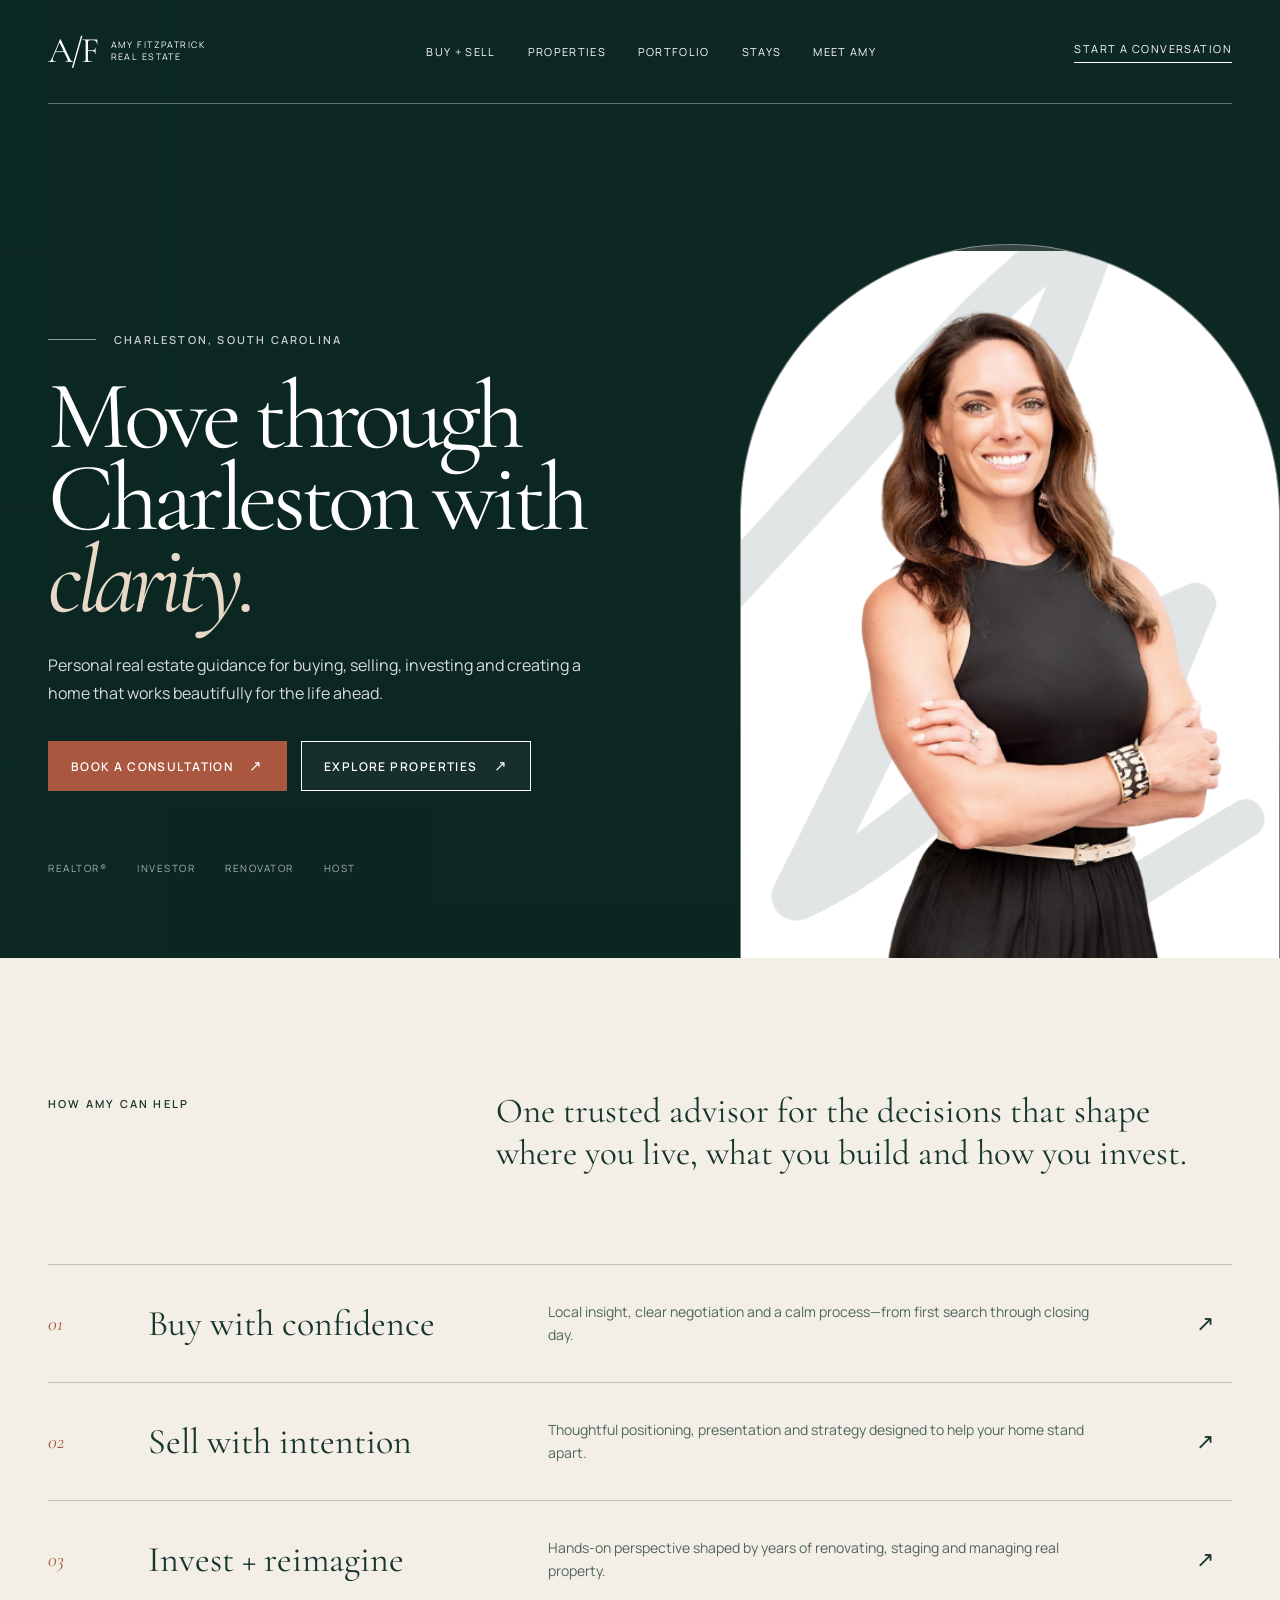
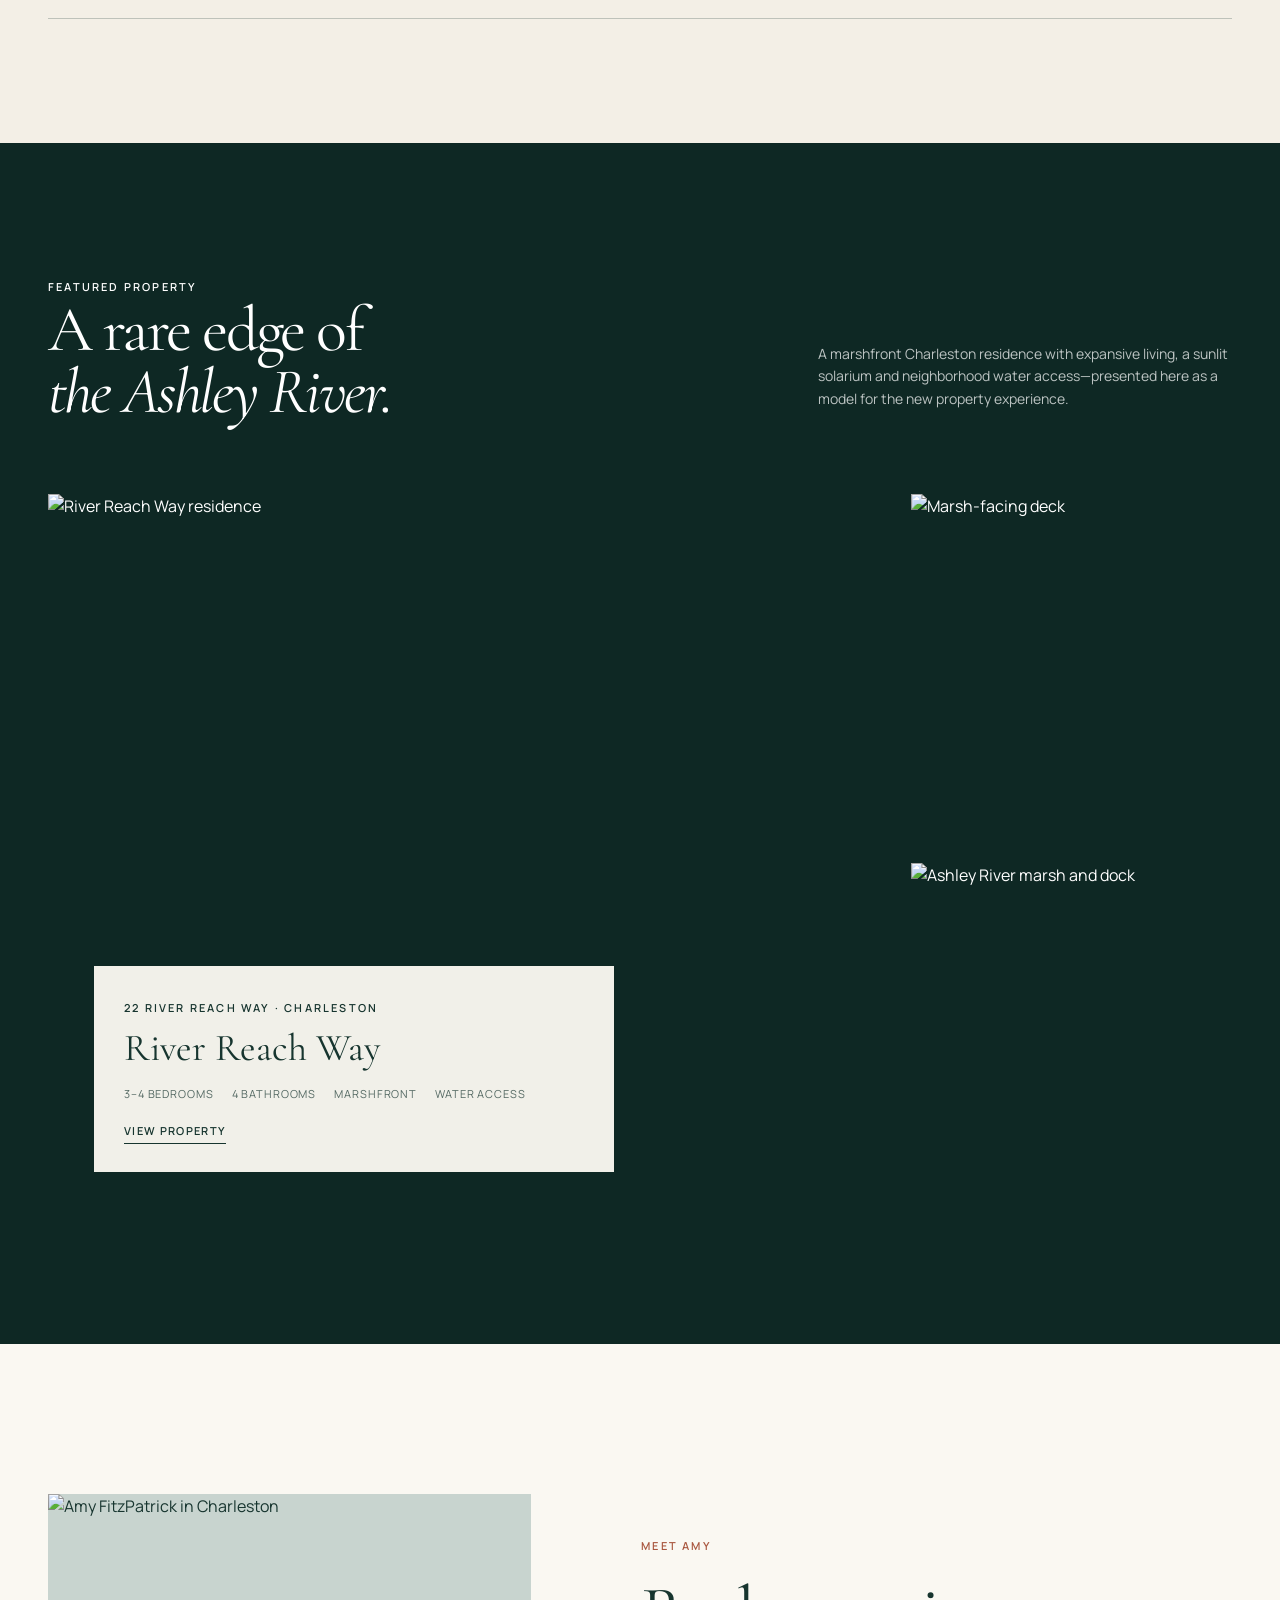
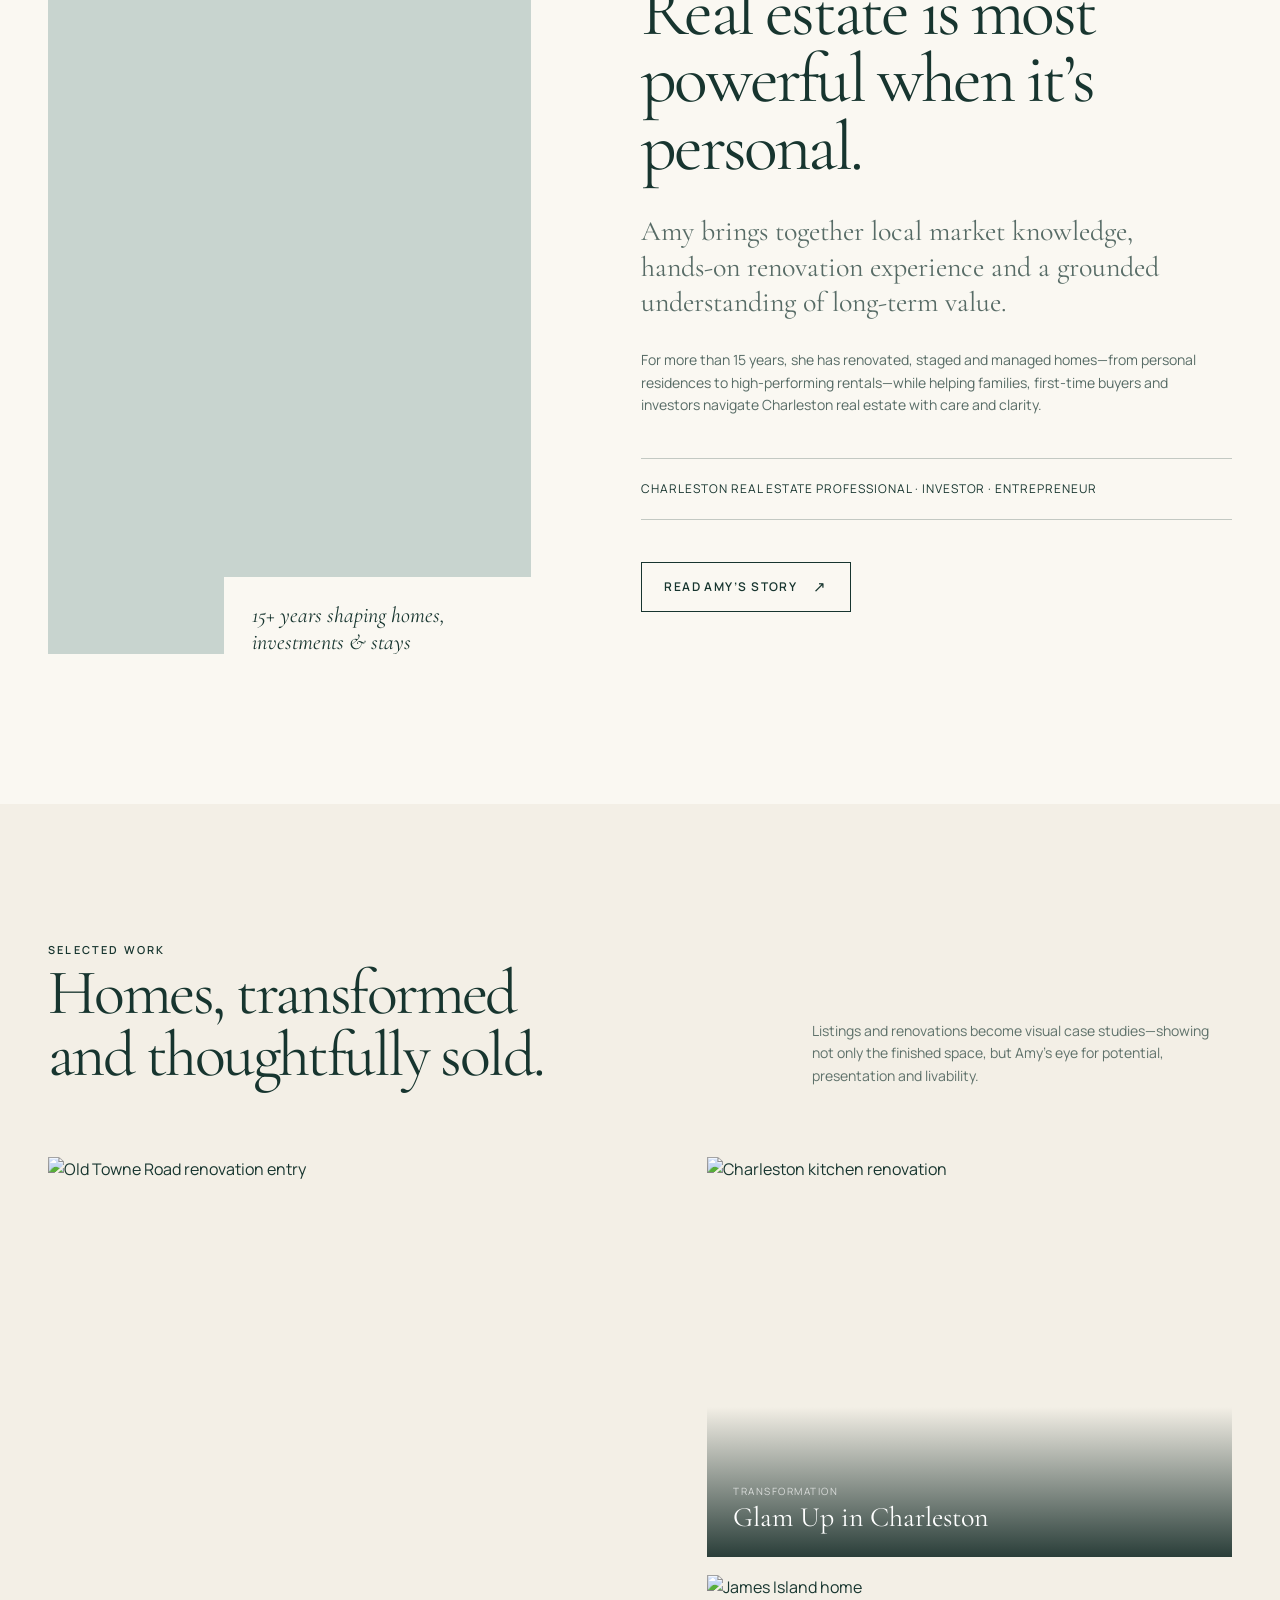
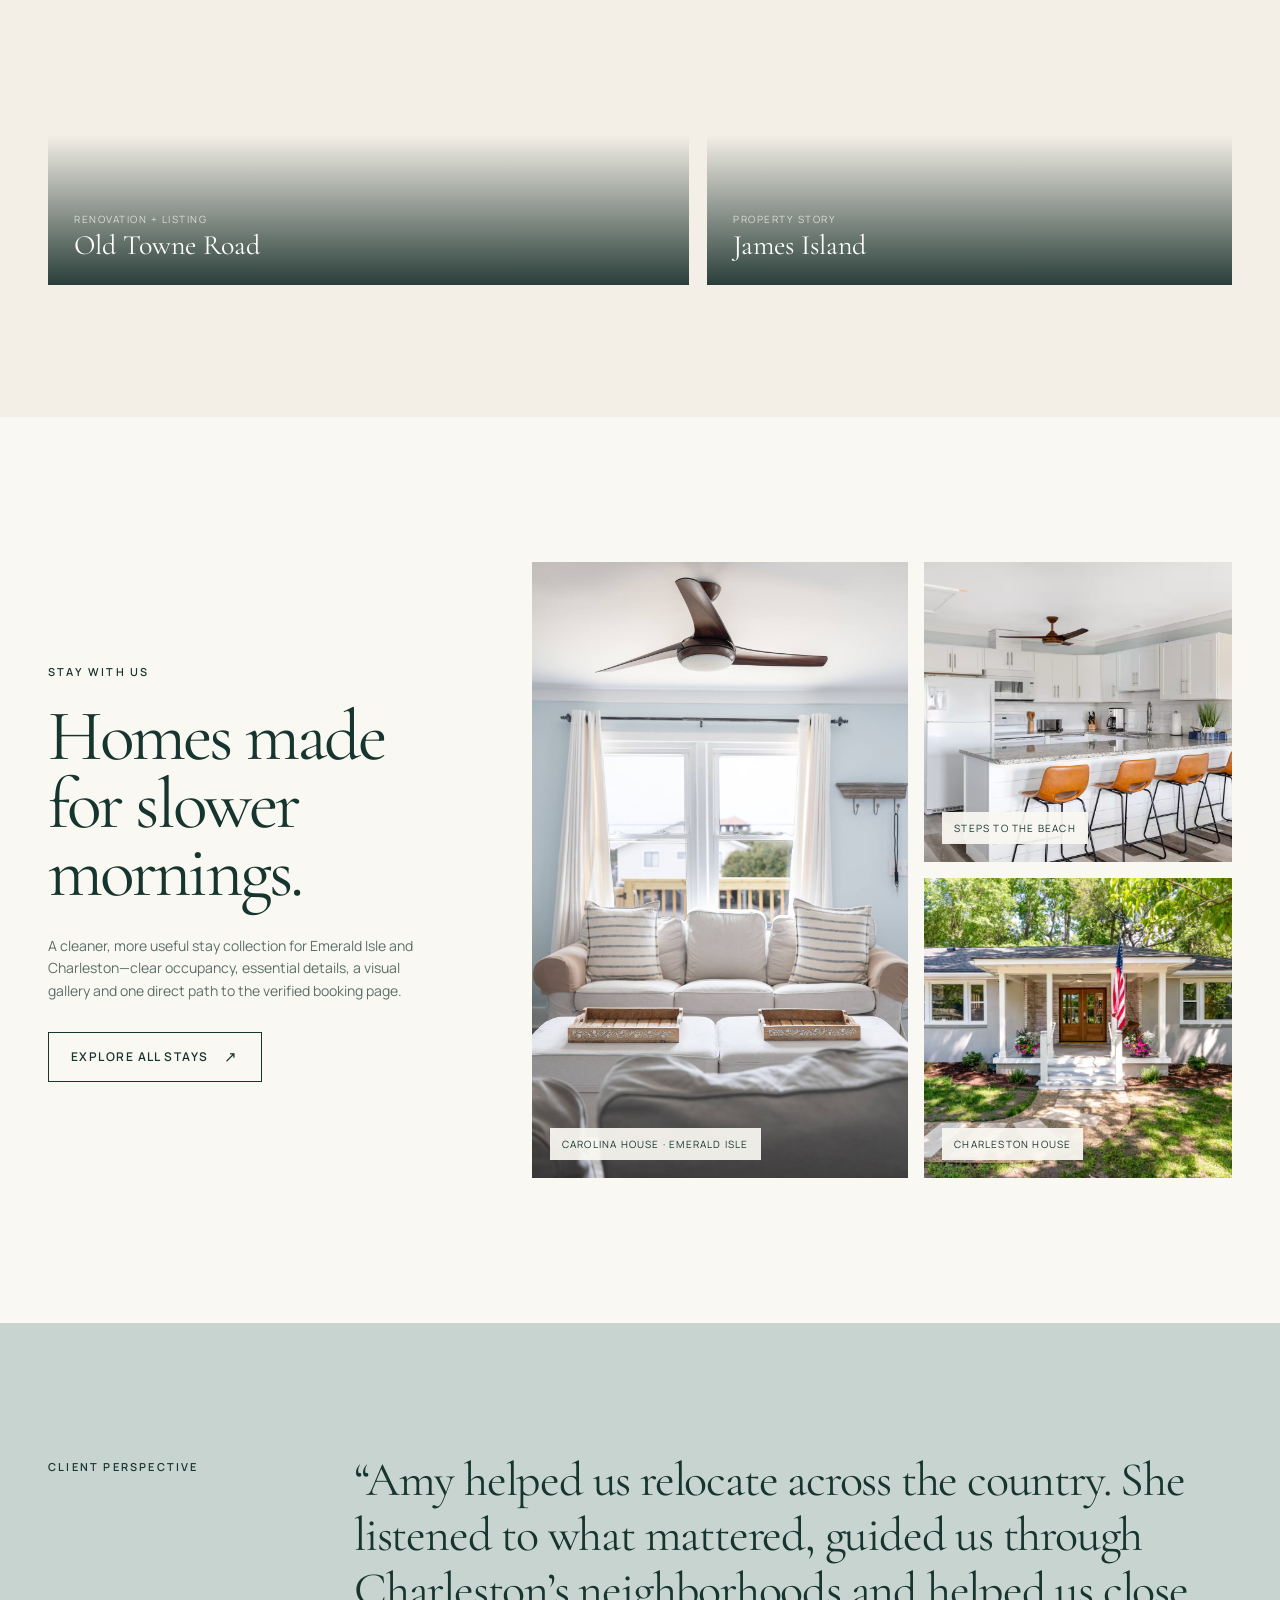
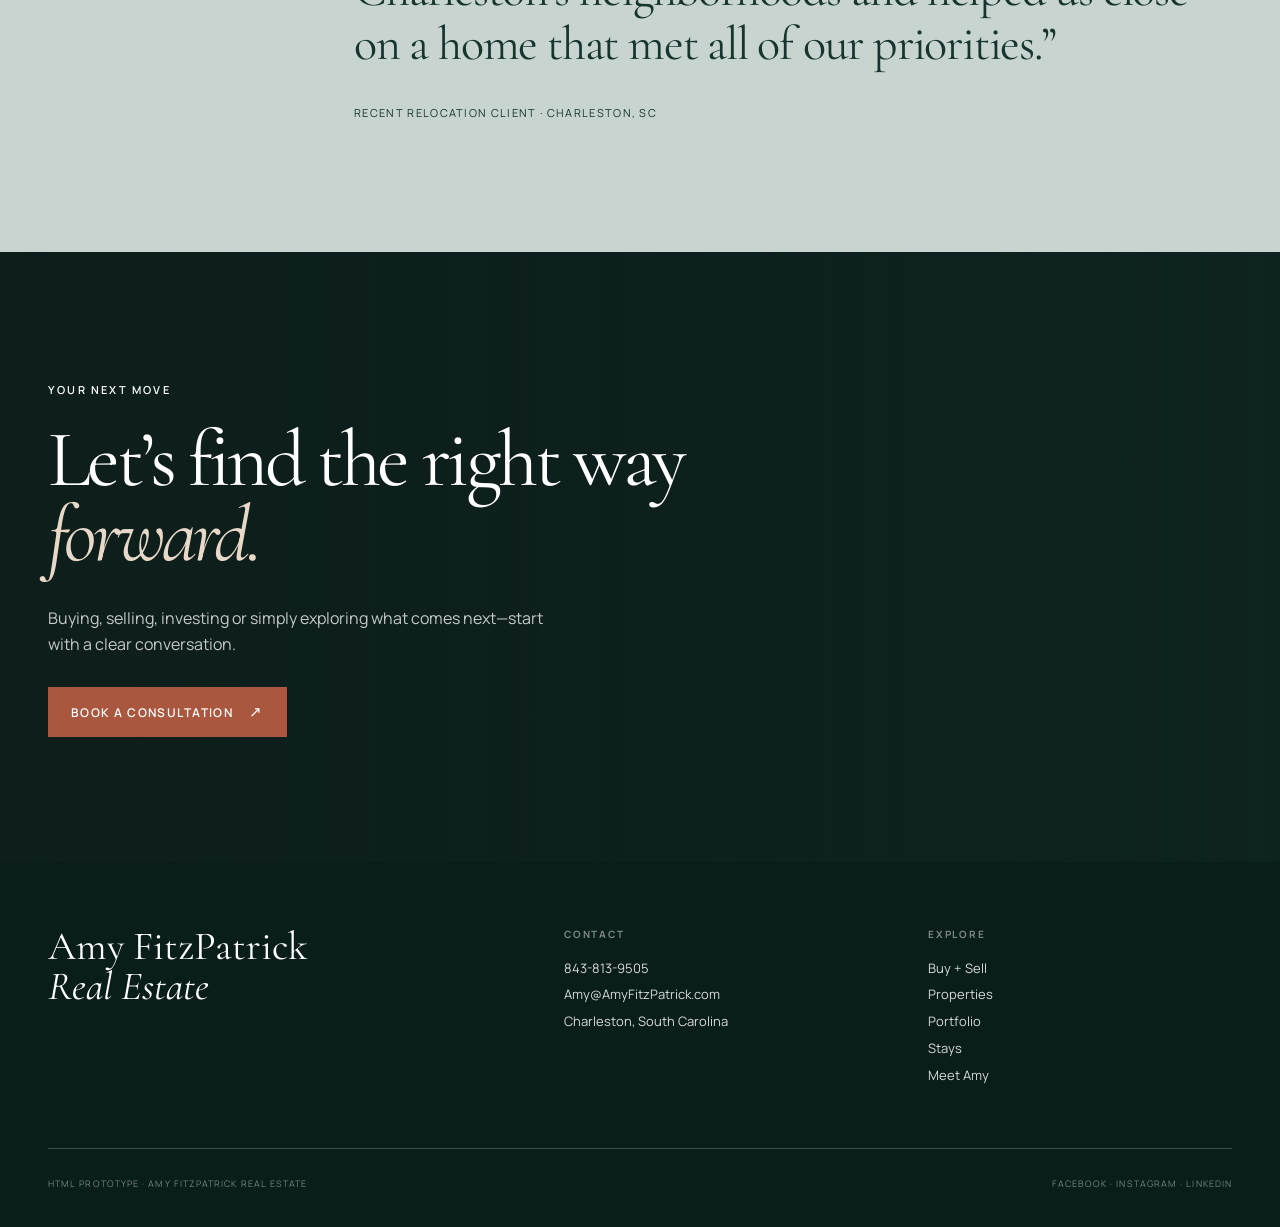
==== index.html @ 409ec481 "Publish Amy FitzPatrick website prototype" ====
<!doctype html>
<html lang="en">
<head>
  <meta charset="utf-8" />
  <meta name="viewport" content="width=device-width, initial-scale=1" />
  <title>Amy FitzPatrick — Charleston Real Estate</title>
  <meta name="description" content="Design concept for Amy FitzPatrick Real Estate in Charleston, South Carolina." />
  <link rel="preconnect" href="https://fonts.googleapis.com">
  <link rel="preconnect" href="https://fonts.gstatic.com" crossorigin>
  <link href="https://fonts.googleapis.com/css2?family=Cormorant+Garamond:ital,wght@0,400;0,500;1,400&family=Manrope:wght@400;500;600&display=swap" rel="stylesheet">
  <link rel="icon" href="data:,">
  <link rel="stylesheet" href="styles.css">
</head>
<body>
  <header>
    <div class="wrap nav">
      <a class="brand" href="index.html" aria-label="Amy FitzPatrick home">
        <span class="brand-mark">A/F</span><span class="brand-copy">Amy FitzPatrick<br>Real Estate</span>
      </a>
      <nav class="navlinks" aria-label="Primary">
        <a href="services.html">Buy + Sell</a><a href="properties.html">Properties</a><a href="portfolio.html">Portfolio</a><a href="stays.html">Stays</a><a href="meet.html">Meet Amy</a>
      </nav>
      <a class="nav-cta" href="contact.html">Start a conversation</a>
      <button class="menu-toggle" type="button" aria-expanded="false" aria-controls="mobile-panel">Menu</button>
    </div>
    <nav class="mobile-panel" id="mobile-panel" aria-label="Mobile navigation"><a href="services.html">Buy + Sell</a><a href="properties.html">Properties</a><a href="portfolio.html">Portfolio</a><a href="stays.html">Stays</a><a href="meet.html">Meet Amy</a><a href="contact.html">Contact</a></nav>
  </header>

  <main id="top">
    <section class="hero">
      <div class="hero-photo"></div>
      <div class="wrap hero-grid">
        <div class="hero-copy">
          <div class="hero-kicker eyebrow"><span></span><span>Charleston, South Carolina</span></div>
          <h1>Move through Charleston with <em>clarity.</em></h1>
          <p class="hero-sub">Personal real estate guidance for buying, selling, investing and creating a home that works beautifully for the life ahead.</p>
          <div class="hero-actions"><a class="btn primary" href="contact.html">Book a consultation</a><a class="btn" href="properties.html">Explore properties</a></div>
        </div>
        <div class="portrait-stage" aria-label="Amy FitzPatrick portrait">
          <div class="portrait-arch"><img src="assets/amy-hero.png" alt="Amy FitzPatrick"></div>
        </div>
        <div class="hero-index"><span>Realtor®</span><span>Investor</span><span>Renovator</span><span>Host</span></div>
      </div>
    </section>

    <section class="intro" id="services">
      <div class="wrap">
        <div class="intro-top"><div><span class="eyebrow">How Amy can help</span></div><p class="intro-statement">One trusted advisor for the decisions that shape where you live, what you build and how you invest.</p></div>
        <div class="paths">
          <a class="path" href="services.html#buyers"><span class="path-num">01</span><h3>Buy with confidence</h3><p>Local insight, clear negotiation and a calm process—from first search through closing day.</p><span class="path-arrow">↗</span></a>
          <a class="path" href="services.html#sellers"><span class="path-num">02</span><h3>Sell with intention</h3><p>Thoughtful positioning, presentation and strategy designed to help your home stand apart.</p><span class="path-arrow">↗</span></a>
          <a class="path" href="portfolio.html"><span class="path-num">03</span><h3>Invest + reimagine</h3><p>Hands-on perspective shaped by years of renovating, staging and managing real property.</p><span class="path-arrow">↗</span></a>
        </div>
      </div>
    </section>

    <section class="featured" id="properties">
      <div class="wrap">
        <div class="featured-head"><div><span class="eyebrow">Featured property</span><h2 class="section-title">A rare edge of<br><em>the Ashley River.</em></h2></div><p class="featured-copy">A marshfront Charleston residence with expansive living, a sunlit solarium and neighborhood water access—presented here as a model for the new property experience.</p></div>
        <div class="listing-stage">
          <div class="listing-main"><img src="assets/river-exterior.jpg" alt="River Reach Way residence"><div class="listing-card"><span class="eyebrow">22 River Reach Way · Charleston</span><h3>River Reach Way</h3><div class="facts"><span>3–4 bedrooms</span><span>4 bathrooms</span><span>Marshfront</span><span>Water access</span></div><a class="listing-link" href="property.html">View property</a></div></div>
          <div class="listing-side"><img src="assets/river-deck.jpg" alt="Marsh-facing deck"><img src="assets/river-marsh.jpg" alt="Ashley River marsh and dock"></div>
        </div>
      </div>
    </section>

    <section class="about" id="about">
      <div class="wrap about-grid">
        <div class="about-photo"><img src="assets/amy-about.jpg" alt="Amy FitzPatrick in Charleston"></div>
        <div class="about-copy"><div class="eyebrow">Meet Amy</div><h2>Real estate is most powerful when it’s personal.</h2><p class="lead">Amy brings together local market knowledge, hands-on renovation experience and a grounded understanding of long-term value.</p><p>For more than 15 years, she has renovated, staged and managed homes—from personal residences to high-performing rentals—while helping families, first-time buyers and investors navigate Charleston real estate with care and clarity.</p><div class="credential">Charleston real estate professional · Investor · Entrepreneur</div><a class="btn" href="meet.html">Read Amy’s story</a></div>
      </div>
    </section>

    <section class="work" id="work">
      <div class="wrap">
        <div class="work-head"><div><span class="eyebrow">Selected work</span><h2 class="section-title">Homes, transformed<br>and thoughtfully sold.</h2></div><p>Listings and renovations become visual case studies—showing not only the finished space, but Amy’s eye for potential, presentation and livability.</p></div>
        <div class="mosaic">
          <a class="tile" href="project.html#old-towne"><img src="assets/old-towne.jpg" alt="Old Towne Road renovation entry"><div class="tile-caption"><span>Renovation + listing</span><strong>Old Towne Road</strong></div></a>
          <a class="tile" href="project.html#glam-charleston"><img src="assets/glam-charleston.jpg" alt="Charleston kitchen renovation"><div class="tile-caption"><span>Transformation</span><strong>Glam Up in Charleston</strong></div></a>
          <a class="tile" href="project.html#james-island"><img src="assets/james-island.png" alt="James Island home"><div class="tile-caption"><span>Property story</span><strong>James Island</strong></div></a>
        </div>
      </div>
    </section>

    <section class="stays" id="stays">
      <div class="wrap stays-grid">
        <div class="stays-copy"><span class="eyebrow">Stay with us</span><h2>Homes made for slower mornings.</h2><p>A cleaner, more useful stay collection for Emerald Isle and Charleston—clear occupancy, essential details, a visual gallery and one direct path to the verified booking page.</p><a class="btn" href="stays.html">Explore all stays</a></div>
        <div class="stay-gallery"><figure><img src="assets/stay-living.jpeg" alt="Carolina House living room"><span class="stay-tag">Carolina House · Emerald Isle</span></figure><figure><img src="assets/stay-kitchen.avif" alt="Carolina House kitchen"><span class="stay-tag">Steps to the beach</span></figure><figure><img src="assets/stay-charleston.avif" alt="Charleston rental home"><span class="stay-tag">Charleston House</span></figure></div>
      </div>
    </section>

    <section class="quote">
      <div class="wrap quote-grid"><div><span class="eyebrow">Client perspective</span></div><div><blockquote>“Amy helped us relocate across the country. She listened to what mattered, guided us through Charleston’s neighborhoods and helped us close on a home that met all of our priorities.”</blockquote><div class="quote-meta">Recent relocation client · Charleston, SC</div></div></div>
    </section>

    <section class="closing" id="contact">
      <div class="wrap closing-inner"><span class="eyebrow">Your next move</span><h2>Let’s find the right way <em>forward.</em></h2><p>Buying, selling, investing or simply exploring what comes next—start with a clear conversation.</p><a class="btn primary" href="contact.html">Book a consultation</a></div>
    </section>
  </main>

  <footer>
    <div class="wrap"><div class="footer-grid"><div class="footer-brand">Amy FitzPatrick<br><em>Real Estate</em></div><div class="footer-col"><strong>Contact</strong><a href="tel:+18438139505">843-813-9505</a><a href="mailto:Amy@AmyFitzPatrick.com">Amy@AmyFitzPatrick.com</a><span>Charleston, South Carolina</span></div><div class="footer-col"><strong>Explore</strong><a href="services.html">Buy + Sell</a><a href="properties.html">Properties</a><a href="portfolio.html">Portfolio</a><a href="stays.html">Stays</a><a href="meet.html">Meet Amy</a></div></div><div class="footer-bottom"><span>HTML prototype · Amy FitzPatrick Real Estate</span><span>Facebook · Instagram · LinkedIn</span></div></div>
  </footer>
  <script src="site.js"></script>
</body>
</html>
---- styles.css ----
:root{
      --ink:#17352f;
      --deep:#0e2824;
      --oyster:#f3efe6;
      --paper:#faf8f2;
      --mist:#c8d4cf;
      --clay:#a9573f;
      --line:rgba(23,53,47,.24);
      --serif:"Cormorant Garamond", Georgia, serif;
      --sans:"Manrope", Arial, sans-serif;
    }
    *{box-sizing:border-box}
    html{scroll-behavior:smooth}
    body{margin:0;background:var(--paper);color:var(--ink);font-family:var(--sans);font-size:16px;line-height:1.6;overflow-x:hidden}
    img{display:block;width:100%;height:100%;object-fit:cover}
    a{color:inherit;text-decoration:none}
    .wrap{width:min(1280px,calc(100% - 96px));margin:auto}
    .eyebrow{font-size:11px;font-weight:600;letter-spacing:.2em;text-transform:uppercase}
    .rule{height:1px;background:var(--line)}
    .btn{display:inline-flex;align-items:center;gap:16px;min-height:50px;padding:0 22px;border:1px solid currentColor;font-size:12px;font-weight:600;letter-spacing:.12em;text-transform:uppercase;transition:.25s ease}
    .btn::after{content:"↗";font-size:15px;font-weight:400}
    .btn.primary{background:var(--clay);border-color:var(--clay);color:#fff}
    .btn:hover{transform:translateY(-2px)}

    header{position:absolute;inset:0 0 auto;z-index:10;color:#fff}
    .nav{height:104px;display:grid;grid-template-columns:180px 1fr auto;align-items:center;border-bottom:1px solid rgba(255,255,255,.34)}
    .brand{display:flex;align-items:center;gap:14px}
    .brand-mark{font-family:var(--serif);font-size:36px;line-height:.8;letter-spacing:-.06em}
    .brand-copy{font-size:9px;line-height:1.35;letter-spacing:.16em;text-transform:uppercase}
    .navlinks{display:flex;justify-content:center;gap:32px;font-size:11px;letter-spacing:.12em;text-transform:uppercase}
    .nav-cta{font-size:11px;letter-spacing:.13em;text-transform:uppercase;border-bottom:1px solid;padding-bottom:5px}

    .hero{position:relative;min-height:940px;background:var(--deep);color:#fff;overflow:hidden}
    .hero-photo{position:absolute;inset:0;background-image:linear-gradient(90deg,rgba(11,39,34,.9) 0%,rgba(11,39,34,.62) 44%,rgba(11,39,34,.1) 78%),linear-gradient(0deg,rgba(10,31,28,.38),rgba(10,31,28,0) 52%),url('assets/river-marsh.jpg');background-size:cover;background-position:center 58%}
    .hero-grid{position:relative;z-index:2;min-height:940px;display:grid;grid-template-columns:1.07fr .93fr;align-items:end;padding:190px 0 78px}
    .hero-copy{align-self:center;padding-top:52px;max-width:800px}
    .hero-kicker{display:flex;align-items:center;gap:18px;margin-bottom:28px;color:rgba(255,255,255,.78)}
    .hero-kicker span:first-child{width:48px;height:1px;background:rgba(255,255,255,.55)}
    h1{font-family:var(--serif);font-weight:400;font-size:clamp(68px,7.6vw,112px);line-height:.84;letter-spacing:-.055em;margin:0 0 30px;max-width:850px}
    h1 em{font-weight:400;color:#e8d8c8}
    .hero-sub{max-width:560px;font-size:16px;line-height:1.75;color:rgba(255,255,255,.84);margin-bottom:34px}
    .hero-actions{display:flex;gap:14px;flex-wrap:wrap}
    .hero-actions .btn:not(.primary){color:#fff;background:rgba(255,255,255,.04)}
    .portrait-stage{position:relative;height:690px;align-self:end}
    .portrait-arch{position:absolute;right:-48px;bottom:-84px;width:540px;height:720px;border-radius:280px 280px 0 0;border:1px solid rgba(255,255,255,.4);background:linear-gradient(180deg,rgba(232,216,200,.18),rgba(232,216,200,.04));overflow:hidden}
    .portrait-arch img{object-fit:contain;object-position:center bottom;filter:saturate(.85) contrast(1.02)}
    .hero-note{position:absolute;right:0;bottom:24px;width:280px;padding:18px 20px;border-top:1px solid rgba(255,255,255,.5);border-bottom:1px solid rgba(255,255,255,.5);font-family:var(--serif);font-size:22px;font-style:italic;line-height:1.18}
    .hero-index{position:absolute;left:0;bottom:82px;display:flex;gap:30px;font-size:10px;letter-spacing:.15em;text-transform:uppercase;color:rgba(255,255,255,.64)}

    .intro{background:var(--oyster);padding:132px 0 124px}
    .intro-top{display:grid;grid-template-columns:1fr 2fr;gap:80px;align-items:start}
    .intro h2,.section-title{font-family:var(--serif);font-size:clamp(52px,5vw,78px);font-weight:400;line-height:.98;letter-spacing:-.04em;margin:0}
    .intro-statement{font-family:var(--serif);font-size:35px;line-height:1.2;max-width:820px;margin:0}
    .paths{margin-top:90px;border-top:1px solid var(--line)}
    .path{display:grid;grid-template-columns:72px 1.2fr 2fr 36px;align-items:center;gap:28px;min-height:118px;border-bottom:1px solid var(--line)}
    .path-num{font-family:var(--serif);font-size:20px;font-style:italic;color:var(--clay)}
    .path h3{font-family:var(--serif);font-size:36px;font-weight:400;margin:0}
    .path p{margin:0;max-width:560px;color:rgba(23,53,47,.74);font-size:14px}
    .path-arrow{font-size:22px}

    .featured{background:var(--deep);color:#fff;padding:130px 0}
    .featured-head{display:grid;grid-template-columns:1.25fr .75fr;gap:80px;align-items:end;margin-bottom:70px}
    .featured-copy{color:rgba(255,255,255,.72);max-width:470px;font-size:14px}
    .listing-stage{position:relative;display:grid;grid-template-columns:1.45fr .55fr;gap:18px;height:720px}
    .listing-main{position:relative;overflow:hidden}
    .listing-main img{object-position:center 54%}
    .listing-side{display:grid;grid-template-rows:1fr 1fr;gap:18px}
    .listing-card{position:absolute;left:46px;bottom:42px;background:rgba(250,248,242,.96);color:var(--ink);width:min(520px,calc(100% - 92px));padding:28px 30px}
    .listing-card h3{font-family:var(--serif);font-size:38px;line-height:1;margin:9px 0 18px;font-weight:400}
    .facts{display:flex;gap:18px;flex-wrap:wrap;font-size:11px;letter-spacing:.08em;text-transform:uppercase;color:rgba(23,53,47,.72)}
    .listing-link{display:inline-block;margin-top:20px;padding-bottom:3px;border-bottom:1px solid;font-size:11px;font-weight:600;letter-spacing:.12em;text-transform:uppercase}

    .about{padding:150px 0;background:var(--paper)}
    .about-grid{display:grid;grid-template-columns:.9fr 1.1fr;gap:110px;align-items:center}
    .about-photo{height:760px;position:relative;background:var(--mist);overflow:hidden}
    .about-photo img{object-position:center 32%}
    .about-photo::after{content:"15+ years shaping homes, investments & stays";position:absolute;right:-1px;bottom:-1px;background:var(--paper);width:280px;padding:25px 0 0 28px;font-family:var(--serif);font-style:italic;font-size:22px;line-height:1.2}
    .about-copy .eyebrow{color:var(--clay);margin-bottom:24px}
    .about-copy h2{font-family:var(--serif);font-size:70px;line-height:.96;font-weight:400;letter-spacing:-.04em;margin:0 0 34px}
    .about-copy .lead{font-family:var(--serif);font-size:28px;line-height:1.28;margin:0 0 28px}
    .about-copy p{color:rgba(23,53,47,.72);max-width:570px;margin:0 0 32px;font-size:14px}
    .credential{margin:42px 0;padding:20px 0;border-top:1px solid var(--line);border-bottom:1px solid var(--line);font-size:12px;letter-spacing:.08em;text-transform:uppercase}

    .work{padding:132px 0;background:var(--oyster)}
    .work-head{display:flex;justify-content:space-between;align-items:end;margin-bottom:70px}
    .work-head p{max-width:420px;margin:0;color:rgba(23,53,47,.68);font-size:14px}
    .mosaic{display:grid;grid-template-columns:1.1fr .9fr;grid-template-rows:400px 310px;gap:18px}
    .tile{position:relative;overflow:hidden}
    .tile:nth-child(1){grid-row:1 / span 2}
    .tile img{transition:transform .6s ease}
    .tile:hover img{transform:scale(1.025)}
    .tile-caption{position:absolute;inset:auto 0 0;background:linear-gradient(0deg,rgba(9,33,29,.86),rgba(9,33,29,0));padding:70px 26px 24px;color:#fff}
    .tile-caption strong{display:block;font-family:var(--serif);font-size:28px;font-weight:400;line-height:1.1}
    .tile-caption span{font-size:10px;letter-spacing:.15em;text-transform:uppercase;color:rgba(255,255,255,.7)}

    .stays{padding:145px 0;background:var(--paper)}
    .stays-grid{display:grid;grid-template-columns:.72fr 1.28fr;gap:90px;align-items:center}
    .stays-copy h2{font-family:var(--serif);font-weight:400;font-size:72px;line-height:.95;letter-spacing:-.04em;margin:18px 0 28px}
    .stays-copy p{font-size:14px;color:rgba(23,53,47,.7);margin-bottom:30px}
    .stay-gallery{display:grid;grid-template-columns:1.1fr .9fr;grid-template-rows:300px 300px;gap:16px}
    .stay-gallery figure{margin:0;overflow:hidden;position:relative}
    .stay-gallery figure:first-child{grid-row:1/span 2}
    .stay-gallery figure:first-child img{object-position:center}
    .stay-tag{position:absolute;left:18px;bottom:18px;background:rgba(250,248,242,.93);padding:8px 12px;font-size:10px;letter-spacing:.12em;text-transform:uppercase}

    .quote{background:var(--mist);padding:130px 0}
    .quote-grid{display:grid;grid-template-columns:220px 1fr;gap:86px;align-items:start}
    blockquote{margin:0;font-family:var(--serif);font-size:48px;line-height:1.14;letter-spacing:-.025em;max-width:940px}
    .quote-meta{margin-top:32px;font-size:11px;letter-spacing:.12em;text-transform:uppercase}

    .closing{position:relative;background:var(--deep);color:#fff;min-height:610px;display:flex;align-items:center;overflow:hidden}
    .closing::before{content:"";position:absolute;inset:0;background:linear-gradient(90deg,rgba(8,31,27,.96),rgba(8,31,27,.74) 60%,rgba(8,31,27,.45)),url('assets/charleston-street.jpg') center/cover;filter:saturate(.72)}
    .closing-inner{position:relative;z-index:2;padding:110px 0}
    .closing h2{font-family:var(--serif);font-size:80px;line-height:.94;font-weight:400;letter-spacing:-.045em;max-width:820px;margin:20px 0 34px}
    .closing h2 em{color:#e8d8c8;font-weight:400}
    .closing p{max-width:520px;color:rgba(255,255,255,.76);margin-bottom:30px}

    footer{background:#091d1a;color:#fff;padding:64px 0 36px}
    .footer-grid{display:grid;grid-template-columns:1.2fr .8fr .8fr;gap:60px;padding-bottom:56px;border-bottom:1px solid rgba(255,255,255,.2)}
    .footer-brand{font-family:var(--serif);font-size:40px;line-height:1}
    .footer-col strong{display:block;font-size:10px;letter-spacing:.18em;text-transform:uppercase;color:rgba(255,255,255,.48);margin-bottom:16px}
    .footer-col a,.footer-col span{display:block;font-size:13px;margin:6px 0;color:rgba(255,255,255,.84)}
    .footer-bottom{display:flex;justify-content:space-between;padding-top:28px;font-size:9px;letter-spacing:.12em;text-transform:uppercase;color:rgba(255,255,255,.45)}
    .footer-bottom span{display:block}

    @media(max-width:900px){
      .wrap{width:min(100% - 40px,680px)}
      header{position:absolute}.nav{height:80px;grid-template-columns:1fr auto}.brand-copy,.navlinks{display:none}.nav-cta{font-size:10px}
      .hero,.hero-grid{min-height:840px}.hero-grid{display:block;padding:150px 0 0}.hero-copy{position:relative;z-index:3;padding:0}.hero-kicker{margin-bottom:20px}h1{font-size:66px;line-height:.86;max-width:520px}.hero-sub{font-size:14px;max-width:380px;margin-bottom:24px}.portrait-stage{position:absolute;inset:auto -60px 0 auto;width:460px;height:560px;opacity:.9}.portrait-arch{right:0;bottom:-70px;width:420px;height:560px}.hero-note{display:none}.hero-index{bottom:24px;gap:16px;font-size:8px}.hero-photo{background-image:linear-gradient(180deg,rgba(11,39,34,.93) 0%,rgba(11,39,34,.72) 46%,rgba(11,39,34,.22) 100%),url('assets/river-marsh.jpg');background-position:center}
      .intro,.featured,.about,.work,.stays,.quote{padding:88px 0}.intro-top,.featured-head,.about-grid,.stays-grid,.quote-grid{grid-template-columns:1fr;gap:32px}.intro-statement{font-size:28px}.paths{margin-top:54px}.path{grid-template-columns:42px 1fr 28px;gap:14px;padding:22px 0}.path p{grid-column:2 / -1}.path h3{font-size:30px}
      .listing-stage{grid-template-columns:1fr;height:auto}.listing-main{height:560px}.listing-side{grid-template-columns:1fr 1fr;grid-template-rows:240px}.listing-card{left:18px;bottom:18px;width:calc(100% - 36px);padding:22px}.listing-card h3{font-size:31px}
      .about-grid{gap:52px}.about-photo{height:620px}.about-copy h2,.stays-copy h2{font-size:58px}.about-photo::after{width:240px;font-size:19px}
      .work-head{display:block}.work-head p{margin-top:22px}.mosaic{grid-template-columns:1fr;grid-template-rows:520px 300px 300px}.tile:nth-child(1){grid-row:auto}.stay-gallery{grid-template-rows:280px 240px}.quote-grid{gap:28px}blockquote{font-size:38px}.closing h2{font-size:62px}.footer-grid{grid-template-columns:1fr 1fr}.footer-brand{grid-column:1/-1}
    }
    @media(max-width:560px){
      .wrap{width:calc(100% - 32px)}
      .btn{min-height:46px;padding:0 16px;font-size:10px}
      .hero,.hero-grid{min-height:790px}.hero-grid{padding-top:128px}h1{font-size:55px;max-width:350px}.hero-sub{max-width:320px;line-height:1.55}.hero-actions{display:grid;width:max-content}.portrait-stage{right:-105px;width:360px;height:480px}.portrait-arch{width:350px;height:490px}.hero-index{display:none}
      .intro h2,.section-title{font-size:48px}.intro-statement{font-size:25px}.path{grid-template-columns:34px 1fr 22px}.path p{font-size:13px}
      .featured-head{margin-bottom:40px}.listing-main{height:500px}.listing-side{grid-template-rows:180px}.facts{gap:9px;font-size:9px}
      .about-photo{height:510px}.about-copy h2,.stays-copy h2{font-size:49px}.about-copy .lead{font-size:24px}.about-photo::after{width:215px;font-size:17px}
      .mosaic{grid-template-rows:430px 250px 250px}.stay-gallery{grid-template-columns:1fr;grid-template-rows:360px 220px 220px}.stay-gallery figure:first-child{grid-row:auto}.quote-grid{grid-template-columns:1fr}blockquote{font-size:32px}.closing{min-height:600px}.closing h2{font-size:52px}.footer-grid{grid-template-columns:1fr}.footer-brand{grid-column:auto}.footer-bottom{display:block;line-height:2}
    }


/* Shared internal-page system */
body.inner-page{background:var(--paper)}
.inner-page header{position:relative;color:var(--ink);background:var(--paper)}
.inner-page .nav{border-color:var(--line)}
.inner-page .nav-cta{color:var(--ink)}
.menu-toggle{display:none;border:0;background:none;color:inherit;font:600 10px var(--sans);letter-spacing:.14em;text-transform:uppercase;padding:10px 0}
.mobile-panel{display:none}
.page-hero{background:var(--oyster);width:min(100%,1680px);height:clamp(620px,calc(100vh - 104px),760px);min-height:0;margin-inline:auto;display:grid;align-items:stretch}
.page-hero-grid{display:grid;grid-template-columns:.88fr 1.12fr;min-height:0;height:100%}
.page-hero-copy{display:flex;flex-direction:column;justify-content:center;padding:70px clamp(48px,5vw,100px);position:relative}
.page-hero-copy .eyebrow{color:var(--clay);margin-bottom:24px}
.page-title{font-family:var(--serif);font-size:clamp(68px,7vw,102px);line-height:.88;letter-spacing:-.05em;font-weight:400;margin:0 0 28px}
.page-lead{font-family:var(--serif);font-size:28px;line-height:1.3;max-width:620px;margin:0 0 30px}
.page-copy{font-size:14px;max-width:560px;color:rgba(23,53,47,.72)}
.page-hero-media{position:relative;min-height:0;height:100%;overflow:hidden}
.page-hero-media img{position:absolute;inset:0;width:100%;height:100%;object-fit:cover;object-position:center}
.page-hero-media::after{content:"";position:absolute;inset:0;background:linear-gradient(90deg,rgba(14,40,36,.12),transparent 45%)}
.page-hero.dark{background:var(--deep);color:#fff}
.page-hero.dark .page-copy{color:rgba(255,255,255,.74)}
.page-hero.dark .page-hero-copy .eyebrow{color:#e8d8c8}
.section{padding:128px 0}
.section.tight{padding:88px 0}
.section.oyster{background:var(--oyster)}
.section.deep{background:var(--deep);color:#fff}
.section.mist{background:var(--mist)}
.section-head{display:grid;grid-template-columns:.8fr 1.2fr;gap:80px;align-items:end;margin-bottom:70px}
.section-head p{max-width:600px;margin:0;color:rgba(23,53,47,.7)}
.deep .section-head p{color:rgba(255,255,255,.7)}
.display{font-family:var(--serif);font-size:clamp(48px,5.4vw,78px);line-height:.98;letter-spacing:-.04em;font-weight:400;margin:0}
.display em{font-weight:400;color:var(--clay)}
.deep .display em{color:#e8d8c8}
.two-col{display:grid;grid-template-columns:1fr 1fr;gap:90px;align-items:center}
.image-frame{overflow:hidden;min-height:620px}
.image-frame.short{min-height:460px}
.copy-stack .eyebrow{color:var(--clay);margin-bottom:22px}
.copy-stack h2{font-family:var(--serif);font-size:64px;line-height:.98;letter-spacing:-.04em;font-weight:400;margin:0 0 28px}
.copy-stack .lead{font-family:var(--serif);font-size:27px;line-height:1.3;margin:0 0 24px}
.copy-stack p{font-size:14px;color:rgba(23,53,47,.72);margin:0 0 22px}
.index-list{border-top:1px solid var(--line)}
.index-row{display:grid;grid-template-columns:70px 1fr 1.35fr;gap:28px;padding:30px 0;border-bottom:1px solid var(--line);align-items:start}
.index-row strong{font-family:var(--serif);font-size:30px;font-weight:400;line-height:1}
.index-row p{margin:0;font-size:13px;color:rgba(23,53,47,.68)}
.index-row .eyebrow{color:var(--clay)}

/* Services */
.journey-grid{display:grid;grid-template-columns:1fr 1fr;gap:18px}
.journey{position:relative;min-height:620px;overflow:hidden;color:#fff;padding:44px;display:flex;flex-direction:column;justify-content:flex-end}
.journey img{position:absolute;inset:0;z-index:0}
.journey::after{content:"";position:absolute;inset:0;background:linear-gradient(0deg,rgba(8,31,27,.9),rgba(8,31,27,.08) 65%);z-index:1}
.journey>*:not(img){position:relative;z-index:2}
.journey h2{font-family:var(--serif);font-size:58px;font-weight:400;line-height:1;margin:10px 0 18px}
.journey p{max-width:470px;color:rgba(255,255,255,.78);font-size:14px}
.journey .btn{align-self:flex-start;color:#fff}
.process-grid{display:grid;grid-template-columns:repeat(4,1fr);border-top:1px solid var(--line)}
.process-step{padding:34px 26px 20px 0;border-bottom:1px solid var(--line);min-height:230px}
.process-step+.process-step{padding-left:26px;border-left:1px solid var(--line)}
.process-step span{color:var(--clay);font-family:var(--serif);font-style:italic;font-size:18px}
.process-step h3{font-family:var(--serif);font-size:28px;font-weight:400;line-height:1.1;margin:18px 0 12px}
.process-step p{font-size:12px;color:rgba(23,53,47,.68)}
.booking-grid{display:grid;grid-template-columns:repeat(3,1fr);gap:18px}
.booking-card{border:1px solid var(--line);padding:34px;min-height:360px;display:flex;flex-direction:column}
.booking-card h3{font-family:var(--serif);font-size:36px;line-height:1.05;font-weight:400;margin:16px 0}
.booking-card p{font-size:13px;color:rgba(23,53,47,.68)}
.booking-card .price{font-family:var(--serif);font-size:25px;margin-top:auto;padding:20px 0}

/* Properties */
.search-bar{display:grid;grid-template-columns:1.2fr .8fr .7fr .7fr auto;gap:12px;padding:18px;background:var(--paper);border:1px solid var(--line)}
.field{display:grid;gap:7px}
.field label{font-size:9px;font-weight:600;letter-spacing:.14em;text-transform:uppercase}
.field input,.field select,.field textarea{width:100%;border:1px solid var(--line);background:transparent;color:var(--ink);min-height:48px;padding:0 13px;font:13px var(--sans);border-radius:0}
.field textarea{padding:13px;min-height:130px;resize:vertical}
.property-grid{display:grid;grid-template-columns:repeat(3,1fr);gap:18px}
.property-card{background:var(--paper);border-bottom:1px solid var(--line)}
.property-card-media{height:330px;overflow:hidden;position:relative}
.property-card-status{position:absolute;left:14px;top:14px;background:var(--paper);padding:7px 10px;font-size:9px;letter-spacing:.13em;text-transform:uppercase}
.property-card-body{padding:24px 0 26px}
.property-card h3{font-family:var(--serif);font-size:32px;font-weight:400;line-height:1;margin:0 0 12px}
.property-card .facts{margin-top:15px}
.integration-note{border:1px solid var(--line);padding:50px;display:grid;grid-template-columns:.8fr 1.2fr;gap:60px;align-items:center;background:var(--oyster)}
.integration-note h2{font-family:var(--serif);font-size:48px;line-height:1;font-weight:400;margin:0}
.integration-note p{font-size:14px;color:rgba(23,53,47,.7)}

/* Detail pages */
.detail-hero{padding:62px 0 0;background:var(--paper)}
.detail-heading{display:grid;grid-template-columns:1.2fr .8fr;gap:70px;align-items:end;margin-bottom:48px}
.detail-heading h1{color:var(--ink);font-size:92px;margin:0}
.detail-summary{font-family:var(--serif);font-size:25px;line-height:1.3;margin:0}
.detail-media{height:760px;overflow:hidden;position:relative}
.detail-media img{object-position:center 52%}
.detail-factbar{display:grid;grid-template-columns:repeat(4,1fr);border:1px solid var(--line);border-top:0}
.detail-fact{padding:22px 24px;border-right:1px solid var(--line)}
.detail-fact:last-child{border-right:0}
.detail-fact span{display:block;font-size:9px;letter-spacing:.14em;text-transform:uppercase;color:rgba(23,53,47,.55)}
.detail-fact strong{font-family:var(--serif);font-size:24px;font-weight:400}
.story-grid{display:grid;grid-template-columns:.72fr 1.28fr;gap:110px;align-items:start}
.story-nav{position:sticky;top:30px;border-top:1px solid var(--line)}
.story-nav a{display:block;padding:14px 0;border-bottom:1px solid var(--line);font-size:10px;letter-spacing:.12em;text-transform:uppercase}
.story-copy h2{font-family:var(--serif);font-size:54px;line-height:1;font-weight:400;margin:0 0 28px}
.story-copy h3{font-family:var(--serif);font-size:34px;font-weight:400;margin:60px 0 18px}
.story-copy p{font-size:15px;color:rgba(23,53,47,.74);max-width:780px}
.gallery-two{display:grid;grid-template-columns:1fr 1fr;gap:18px;margin-top:58px}
.gallery-two figure{margin:0;height:430px;overflow:hidden}

/* Portfolio */
.filter-row{display:flex;gap:22px;flex-wrap:wrap;margin:0 0 50px;border-bottom:1px solid var(--line)}
.filter-btn{border:0;background:none;padding:0 0 12px;font:600 10px var(--sans);letter-spacing:.13em;text-transform:uppercase;color:rgba(23,53,47,.55);cursor:pointer}
.filter-btn.active{color:var(--ink);border-bottom:2px solid var(--clay)}
.portfolio-grid{display:grid;grid-template-columns:repeat(12,1fr);gap:18px}
.project-card{grid-column:span 6;position:relative;overflow:hidden;height:520px;color:#fff}
.project-card.wide{grid-column:span 8}.project-card.narrow{grid-column:span 4}
.project-card::after{content:"";position:absolute;inset:0;background:linear-gradient(0deg,rgba(8,31,27,.82),transparent 58%)}
.project-card-body{position:absolute;z-index:2;left:28px;right:28px;bottom:26px}
.project-card h2{font-family:var(--serif);font-size:42px;line-height:1;font-weight:400;margin:7px 0}
.project-card p{font-size:12px;color:rgba(255,255,255,.72);margin:0;max-width:470px}
.portfolio-grid .project-card:last-child{grid-column:1/-1;height:460px}

/* Stays + calendar */
.stay-selector{display:grid;grid-template-columns:repeat(4,1fr);border:1px solid var(--line);margin-bottom:40px}
.stay-choice{padding:18px;border:0;border-right:1px solid var(--line);background:transparent;color:var(--ink);font:600 10px var(--sans);letter-spacing:.1em;text-transform:uppercase;cursor:pointer}
.stay-choice:last-child{border-right:0}.stay-choice.active{background:var(--ink);color:#fff}
.stay-list{display:grid;gap:80px}
.stay-entry{display:grid;grid-template-columns:1.15fr .85fr;gap:70px;align-items:center}
.stay-entry:nth-child(even){grid-template-columns:.85fr 1.15fr}.stay-entry:nth-child(even) .stay-entry-media{order:2}
.stay-entry-media{height:610px;overflow:hidden;position:relative}
.stay-entry-copy h2{font-family:var(--serif);font-size:60px;line-height:.96;font-weight:400;margin:12px 0 22px}
.stay-entry-copy p{font-size:14px;color:rgba(23,53,47,.7)}
.stay-facts{display:flex;gap:18px;flex-wrap:wrap;padding:18px 0;margin:24px 0;border-top:1px solid var(--line);border-bottom:1px solid var(--line);font-size:10px;letter-spacing:.08em;text-transform:uppercase}
.calendar-shell{display:grid;grid-template-columns:1.15fr .85fr;gap:24px;background:var(--paper);padding:26px;border:1px solid var(--line)}
.calendar{border:1px solid var(--line);padding:22px}
.calendar-head{display:flex;justify-content:space-between;align-items:center;margin-bottom:18px}
.calendar-head h3{font-family:var(--serif);font-size:32px;font-weight:400;margin:0}
.calendar-nav{border:0;background:transparent;font-size:20px;color:var(--ink);cursor:pointer;padding:8px 12px}
.calendar-week,.calendar-days{display:grid;grid-template-columns:repeat(7,1fr);gap:5px}
.calendar-week span{text-align:center;font-size:8px;letter-spacing:.1em;text-transform:uppercase;padding:8px 0;color:rgba(23,53,47,.5)}
.calendar-day{aspect-ratio:1;border:1px solid transparent;background:transparent;color:var(--ink);font:12px var(--sans);cursor:pointer;position:relative}
.calendar-day:hover,.calendar-day.selected{border-color:var(--clay)}
.calendar-day.in-range{background:rgba(169,87,63,.12)}
.calendar-day.muted{color:rgba(23,53,47,.25)}
.calendar-day.pending::after{content:"";position:absolute;width:3px;height:3px;border-radius:50%;background:var(--clay);bottom:5px;left:50%;transform:translateX(-50%)}
.calendar-summary{background:var(--oyster);padding:28px;display:flex;flex-direction:column}
.calendar-summary h3{font-family:var(--serif);font-size:38px;line-height:1;font-weight:400;margin:10px 0 20px}
.calendar-summary h3 [data-calendar-property]{display:block;margin-top:4px}
.calendar-selection{border-top:1px solid var(--line);border-bottom:1px solid var(--line);padding:16px 0;margin:16px 0;font-size:13px}
.calendar-selection strong{display:block;margin-top:3px;font-size:14px;line-height:1.35}
.calendar-note{font-size:11px;color:rgba(23,53,47,.64);margin-top:auto}
.sync-status{display:inline-flex;align-items:center;gap:8px;font-size:9px;letter-spacing:.12em;text-transform:uppercase;color:var(--clay)}
.sync-status::before{content:"";width:7px;height:7px;border-radius:50%;background:var(--clay)}

/* About + contact */
.timeline{border-top:1px solid var(--line)}
.timeline-row{display:grid;grid-template-columns:160px 1fr;gap:60px;padding:28px 0;border-bottom:1px solid var(--line)}
.timeline-row strong{font-family:var(--serif);font-size:28px;font-weight:400}
.timeline-row p{margin:0;color:rgba(23,53,47,.7)}
.contact-grid{display:grid;grid-template-columns:.72fr 1.28fr;gap:90px;align-items:start}
.contact-aside{position:sticky;top:30px}
.contact-aside h1{font-family:var(--serif);font-size:78px;line-height:.9;font-weight:400;margin:16px 0 24px}
.contact-details{border-top:1px solid var(--line);margin-top:34px;padding-top:22px;font-size:13px}
.contact-details strong{display:block;margin-bottom:4px}
.contact-details a{display:block}
.form-grid{display:grid;grid-template-columns:1fr 1fr;gap:18px}
.form-grid .full{grid-column:1/-1}
.intent-grid{display:grid;grid-template-columns:repeat(3,1fr);gap:8px}
.intent-option input{position:absolute;opacity:0}.intent-option span{display:flex;align-items:center;justify-content:center;min-height:50px;border:1px solid var(--line);font-size:10px;letter-spacing:.1em;text-transform:uppercase;cursor:pointer;text-align:center;padding:8px}.intent-option input:checked+span{background:var(--ink);color:#fff}
.form-message{display:none;margin-top:18px;padding:16px;background:var(--mist);font-size:13px}.form-message.show{display:block}

@media(max-width:900px){
  .menu-toggle{display:block}.navlinks{display:none}.inner-page .nav{grid-template-columns:1fr auto auto;gap:18px}.mobile-panel.open{display:grid;position:absolute;z-index:30;left:0;right:0;top:80px;background:var(--paper);color:var(--ink);padding:22px 20px;border-bottom:1px solid var(--line);gap:12px}.mobile-panel a{font-family:var(--serif);font-size:30px;line-height:1}
  .page-hero{height:auto}.page-hero-grid{grid-template-columns:1fr;min-height:auto;height:auto}.page-hero-copy{padding:76px 40px}.page-hero-media{min-height:520px;height:520px}.page-title{font-size:72px}.page-lead{font-size:25px}
  .section{padding:88px 0}.section-head,.two-col,.contact-grid,.story-grid{grid-template-columns:1fr;gap:42px}.image-frame{min-height:540px}.copy-stack h2{font-size:54px}
  .journey-grid{grid-template-columns:1fr}.journey{min-height:560px}.process-grid{grid-template-columns:1fr 1fr}.booking-grid,.property-grid{grid-template-columns:1fr 1fr}.search-bar{grid-template-columns:1fr 1fr}.search-bar .btn{align-self:end}.integration-note{grid-template-columns:1fr}.detail-heading{grid-template-columns:1fr}.detail-heading h1{font-size:72px}.detail-media{height:620px}.story-nav{position:static}.project-card,.project-card.wide,.project-card.narrow{grid-column:span 6;height:440px}
  .stay-selector{grid-template-columns:1fr 1fr}.stay-choice:nth-child(2){border-right:0}.stay-choice:nth-child(-n+2){border-bottom:1px solid var(--line)}.stay-entry,.stay-entry:nth-child(even){grid-template-columns:1fr;gap:34px}.stay-entry:nth-child(even) .stay-entry-media{order:0}.stay-entry-media{height:520px}.calendar-shell{grid-template-columns:1fr}.contact-aside{position:static}
}
@media(max-width:560px){
  .inner-page .nav{grid-template-columns:1fr auto}.inner-page .nav-cta{display:none}.page-hero-copy{padding:62px 16px}.page-hero-media{min-height:420px}.page-title{font-size:56px}.page-lead{font-size:22px}.section{padding:72px 0}.section-head{margin-bottom:42px}.display{font-size:46px}.copy-stack h2{font-size:46px}.two-col{gap:34px}.image-frame{min-height:440px}
  .index-row{grid-template-columns:34px 1fr;gap:12px}.index-row p{grid-column:2}.journey{min-height:500px;padding:26px}.journey h2{font-size:46px}.process-grid,.booking-grid,.property-grid{grid-template-columns:1fr}.process-step+.process-step{padding-left:0;border-left:0}.search-bar{grid-template-columns:1fr}.integration-note{padding:28px}.detail-heading h1{font-size:55px}.detail-media{height:480px}.detail-factbar{grid-template-columns:1fr 1fr}.detail-fact:nth-child(2){border-right:0}.detail-fact:nth-child(-n+2){border-bottom:1px solid var(--line)}.story-copy h2{font-size:46px}.gallery-two{grid-template-columns:1fr}.gallery-two figure{height:320px}.project-card,.project-card.wide,.project-card.narrow{grid-column:1/-1;height:430px}.stay-selector{grid-template-columns:1fr}.stay-choice{border-right:0;border-bottom:1px solid var(--line)}.stay-entry-media{height:430px}.stay-entry-copy h2{font-size:48px}.calendar-shell{padding:12px}.calendar{padding:12px}.calendar-day{font-size:11px}.contact-aside h1{font-size:58px}.form-grid{grid-template-columns:1fr}.form-grid .full{grid-column:auto}.intent-grid{grid-template-columns:1fr 1fr}.timeline-row{grid-template-columns:1fr;gap:8px}.footer-bottom span+span{margin-top:8px}
}


/* Dedicated stay detail pages */
.stay-detail-hero{padding:70px 0 0;background:var(--paper)}
.stay-detail-heading{display:grid;grid-template-columns:1.15fr .85fr;gap:80px;align-items:end;margin-bottom:42px}
.stay-detail-heading h1{font-family:var(--serif);font-weight:400;font-size:clamp(72px,8vw,132px);line-height:.82;margin:14px 0 0;letter-spacing:-.045em}
.stay-detail-intro{font-family:var(--serif);font-size:25px;line-height:1.28;max-width:560px;margin:0}
.stay-detail-gallery{display:grid;grid-template-columns:2fr 1fr;gap:12px;height:720px}
.stay-detail-gallery>img,.stay-detail-side img{width:100%;height:100%;object-fit:cover;display:block}
.stay-detail-side{display:grid;grid-template-rows:1fr 1fr;gap:12px;min-height:0}
.stay-detail-body{display:grid;grid-template-columns:1.25fr .75fr;gap:100px;align-items:start}
.stay-prose{max-width:760px}
.stay-prose h2{font-family:var(--serif);font-size:64px;line-height:.96;font-weight:400;margin:0 0 28px}
.stay-prose h3{font-family:var(--serif);font-size:34px;font-weight:400;margin:52px 0 14px}
.stay-prose p{font-size:15px;line-height:1.8;color:rgba(23,53,47,.78)}
.stay-book-card{position:sticky;top:32px;background:var(--oyster);border:1px solid var(--line);padding:32px}
.stay-book-card h3{font-family:var(--serif);font-size:38px;line-height:1;font-weight:400;margin:8px 0 18px}
.stay-book-card .stay-facts{margin:22px 0}
.stay-book-card .btn{width:100%;margin-top:10px}
.booking-pending{font-size:11px;line-height:1.55;color:rgba(23,53,47,.65);margin-top:15px}
.amenity-grid{display:grid;grid-template-columns:repeat(3,1fr);border-top:1px solid var(--line);border-left:1px solid var(--line);margin-top:44px}
.amenity-grid div{padding:22px;border-right:1px solid var(--line);border-bottom:1px solid var(--line);font-size:13px}
.stay-related{display:grid;grid-template-columns:repeat(3,1fr);gap:20px}
.stay-related a{min-height:280px;position:relative;overflow:hidden;color:white}
.stay-related img{width:100%;height:100%;object-fit:cover;transition:transform .4s ease}
.stay-related a:hover img{transform:scale(1.025)}
.stay-related div{position:absolute;inset:auto 22px 20px;z-index:2;font-family:var(--serif);font-size:30px}
.stay-related a:after{content:"";position:absolute;inset:0;background:linear-gradient(0deg,rgba(8,31,27,.8),transparent 65%)}
@media(max-width:760px){
 .stay-detail-hero{padding-top:44px}
 .stay-detail-heading{grid-template-columns:1fr;gap:24px;margin-bottom:28px}
 .stay-detail-heading h1{font-size:58px;line-height:.88}
 .stay-detail-intro{font-size:21px}
 .stay-detail-gallery{grid-template-columns:1fr;height:auto;gap:8px}
 .stay-detail-gallery>img{height:390px}
 .stay-detail-side{grid-template-columns:1fr 1fr;grid-template-rows:none;gap:8px;height:190px}
 .stay-detail-body{grid-template-columns:1fr;gap:50px}
 .stay-prose h2{font-size:48px}
 .stay-book-card{position:static}
 .amenity-grid{grid-template-columns:1fr 1fr}
 .stay-related{grid-template-columns:1fr}
 .stay-related a{min-height:240px}
}


/* Nine-photo stay galleries */
.stay-detail-gallery.gallery-nine{display:grid;grid-template-columns:repeat(12,1fr);grid-template-rows:repeat(4,220px);gap:12px;height:auto}
.stay-gallery-item{position:relative;overflow:hidden;border:0;padding:0;background:var(--oyster);cursor:zoom-in;grid-column:span 4}
.stay-gallery-item:first-child{grid-column:span 8;grid-row:span 2}
.stay-gallery-item:nth-child(2),.stay-gallery-item:nth-child(3){grid-column:span 4}
.stay-gallery-item img{position:absolute;inset:0;width:100%;height:100%;object-fit:cover;display:block;transition:transform .45s ease,filter .45s ease}
.stay-gallery-item:hover img{transform:scale(1.025);filter:brightness(.94)}
.stay-gallery-item:focus-visible{outline:3px solid var(--clay);outline-offset:3px;z-index:2}
.gallery-caption-bar{display:flex;justify-content:space-between;padding-top:14px;font-size:9px;font-weight:600;letter-spacing:.14em;text-transform:uppercase;color:rgba(23,53,47,.62)}
.stay-lightbox{position:fixed;inset:0;z-index:1000;background:rgba(8,25,22,.96);display:none;align-items:center;justify-content:center;padding:64px 90px;color:#fff}
.stay-lightbox.open{display:flex}
.stay-lightbox-figure{margin:0;max-width:min(1400px,92vw);max-height:84vh;display:grid;gap:12px;justify-items:center}
.stay-lightbox-image{display:block;max-width:100%;max-height:78vh;width:auto;height:auto;object-fit:contain}
.stay-lightbox-caption{font:500 10px var(--sans);letter-spacing:.11em;text-transform:uppercase;color:rgba(255,255,255,.72)}
.stay-lightbox-close,.stay-lightbox-nav{position:absolute;border:1px solid rgba(255,255,255,.35);background:rgba(8,25,22,.35);color:#fff;cursor:pointer;font:500 11px var(--sans);letter-spacing:.1em;text-transform:uppercase}
.stay-lightbox-close{right:28px;top:24px;padding:12px 15px}
.stay-lightbox-nav{top:50%;width:48px;height:48px;border-radius:50%;font-size:20px;transform:translateY(-50%)}
.stay-lightbox-prev{left:28px}.stay-lightbox-next{right:28px}
.stay-lightbox-count{position:absolute;left:28px;top:30px;font:500 10px var(--sans);letter-spacing:.12em;text-transform:uppercase;color:rgba(255,255,255,.68)}
@media(max-width:760px){
 .stay-detail-gallery.gallery-nine{grid-template-columns:1fr 1fr;grid-template-rows:none;gap:8px}
 .stay-gallery-item,.stay-gallery-item:nth-child(2),.stay-gallery-item:nth-child(3){grid-column:auto;height:190px}
 .stay-gallery-item:first-child{grid-column:1/-1;grid-row:auto;height:390px}
 .gallery-caption-bar{padding-top:11px}
 .stay-lightbox{padding:60px 16px 84px}
 .stay-lightbox-nav{top:auto;bottom:20px;transform:none}
 .stay-lightbox-prev{left:calc(50% - 58px)}.stay-lightbox-next{right:calc(50% - 58px)}
 .stay-lightbox-count{left:16px;top:25px}.stay-lightbox-close{right:16px;top:16px}
}
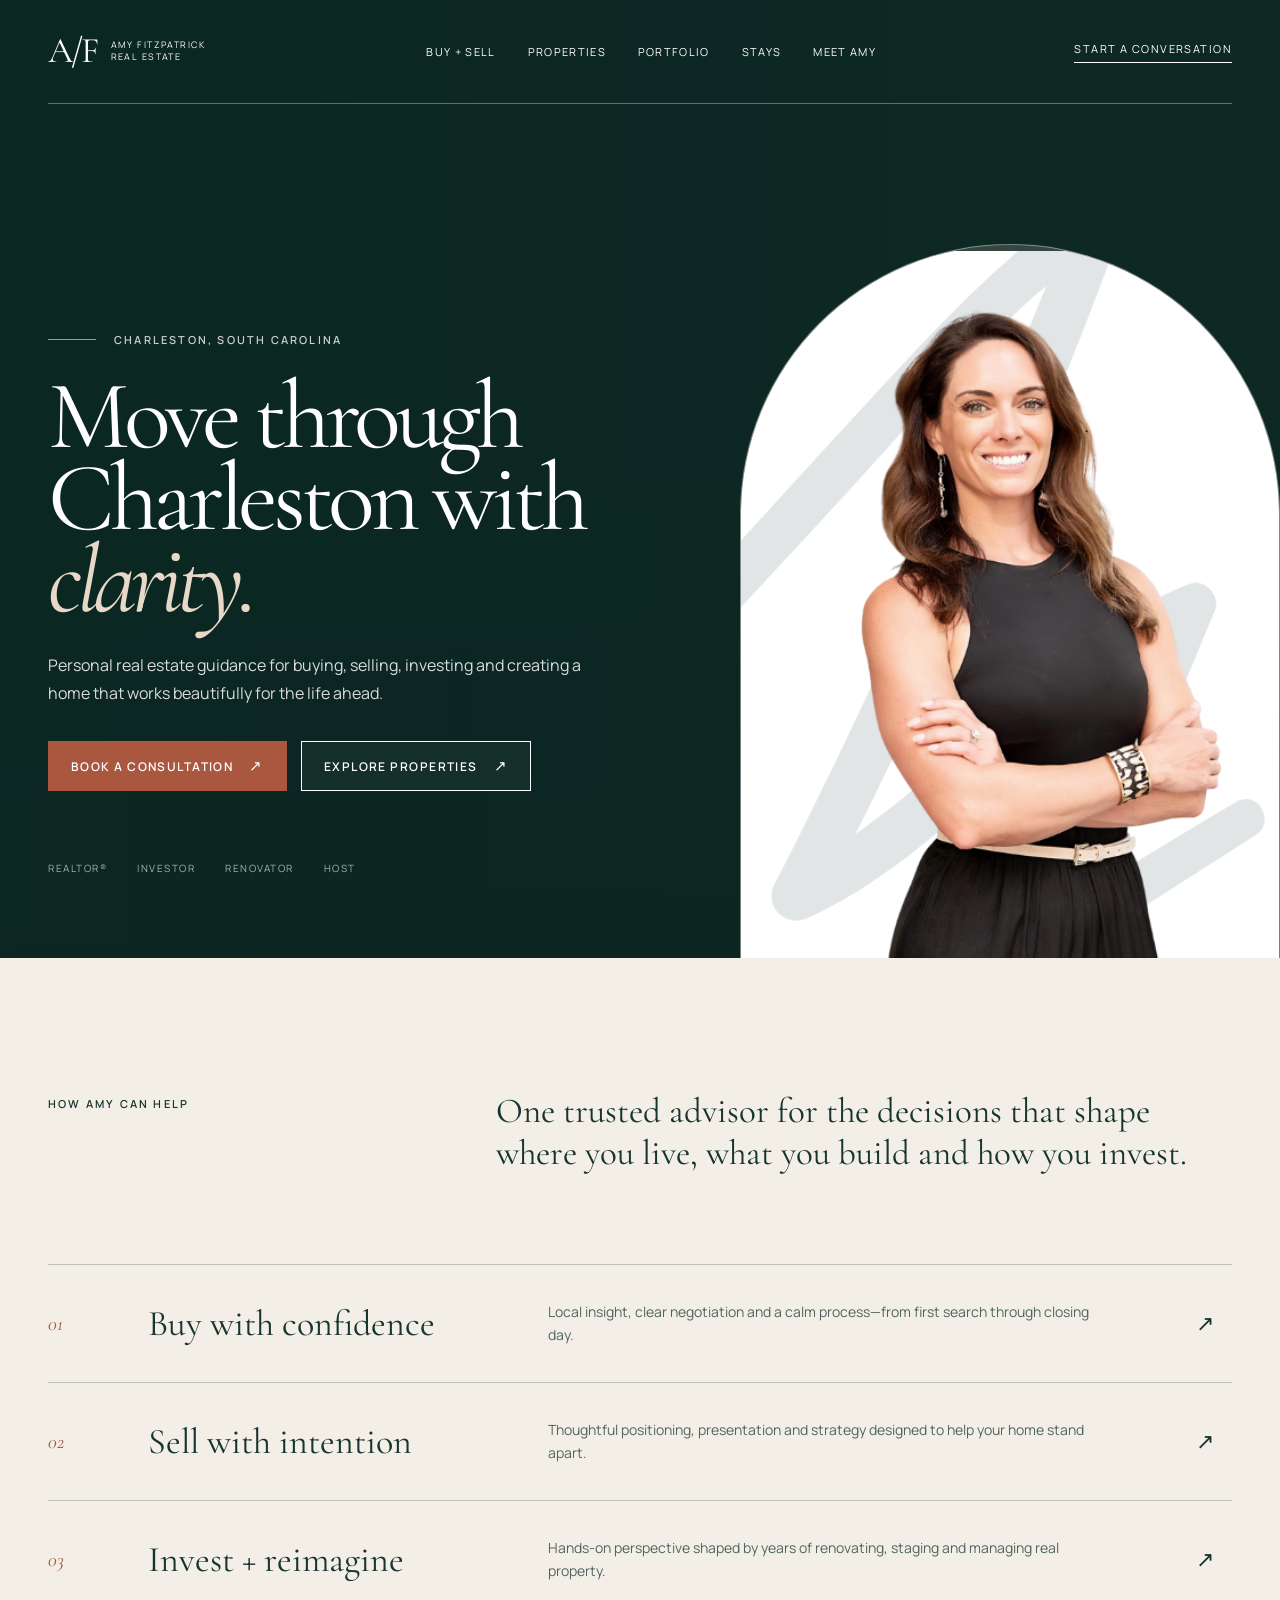
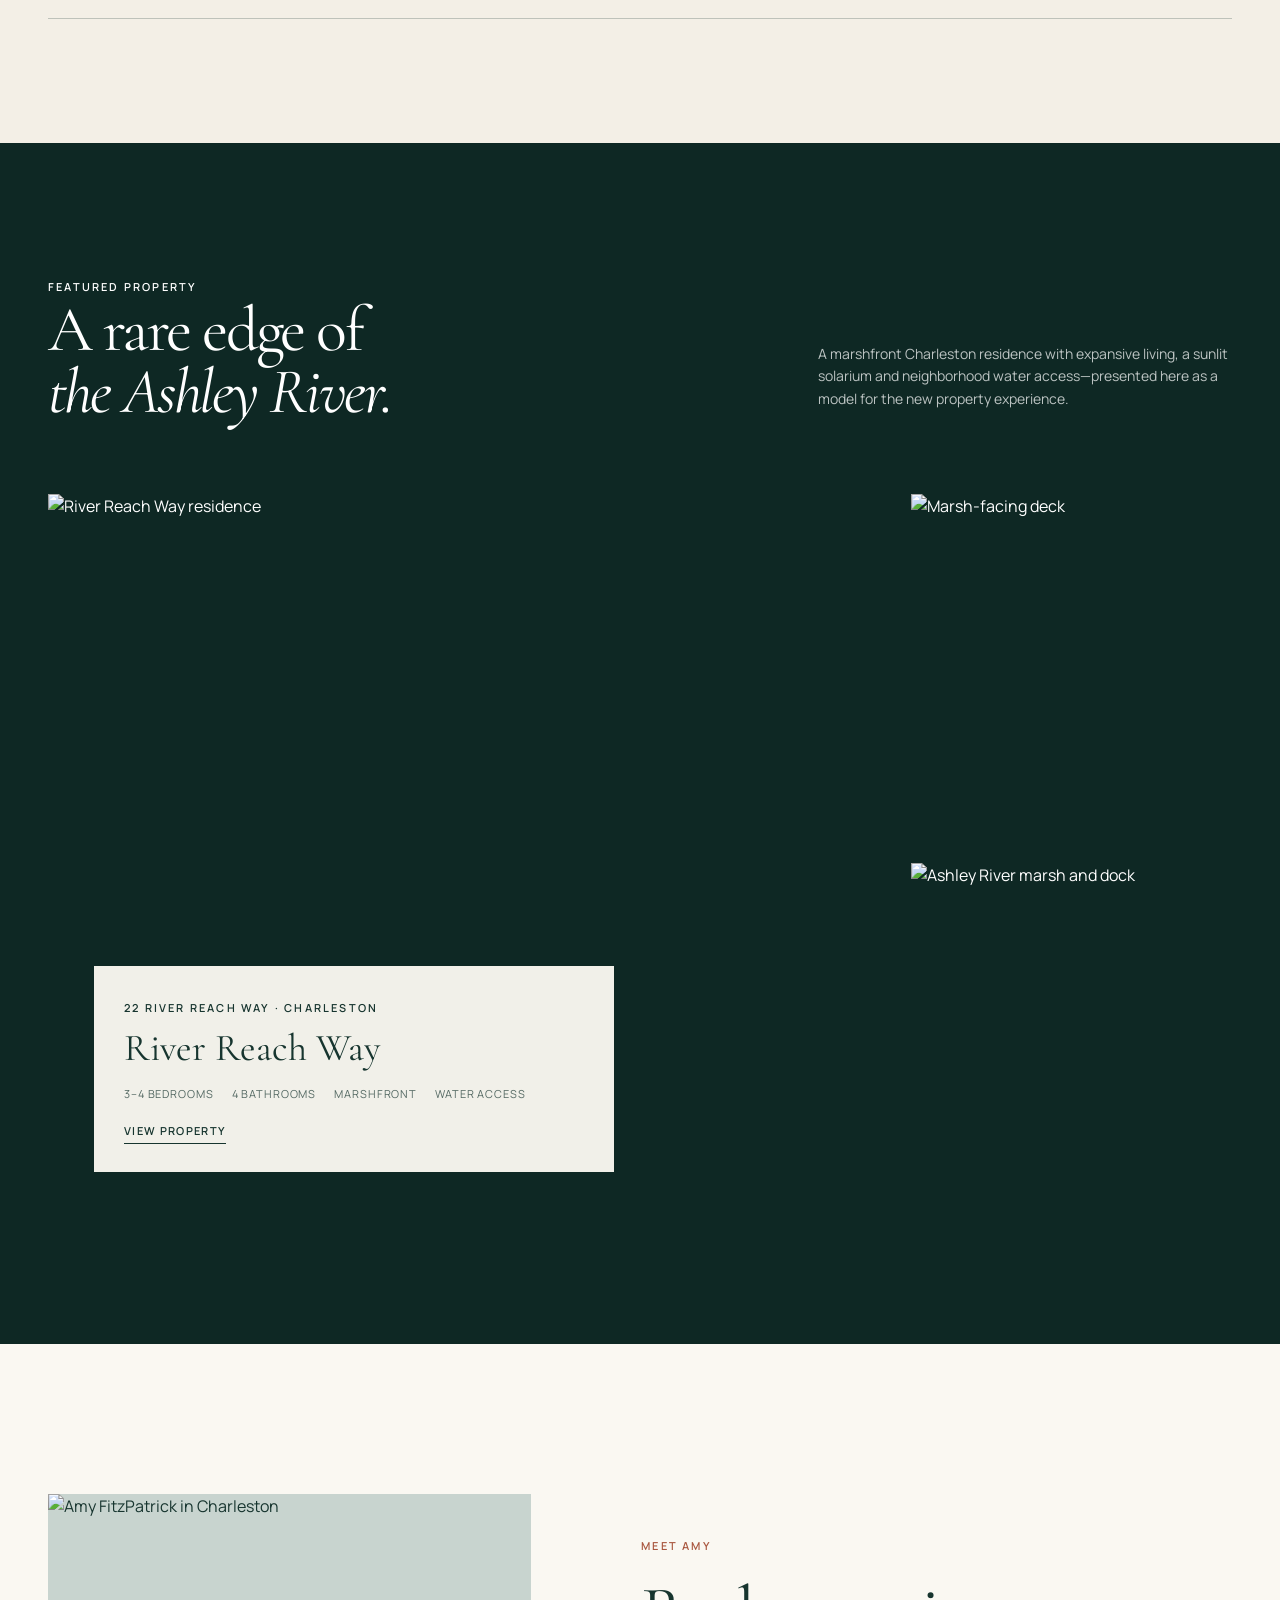
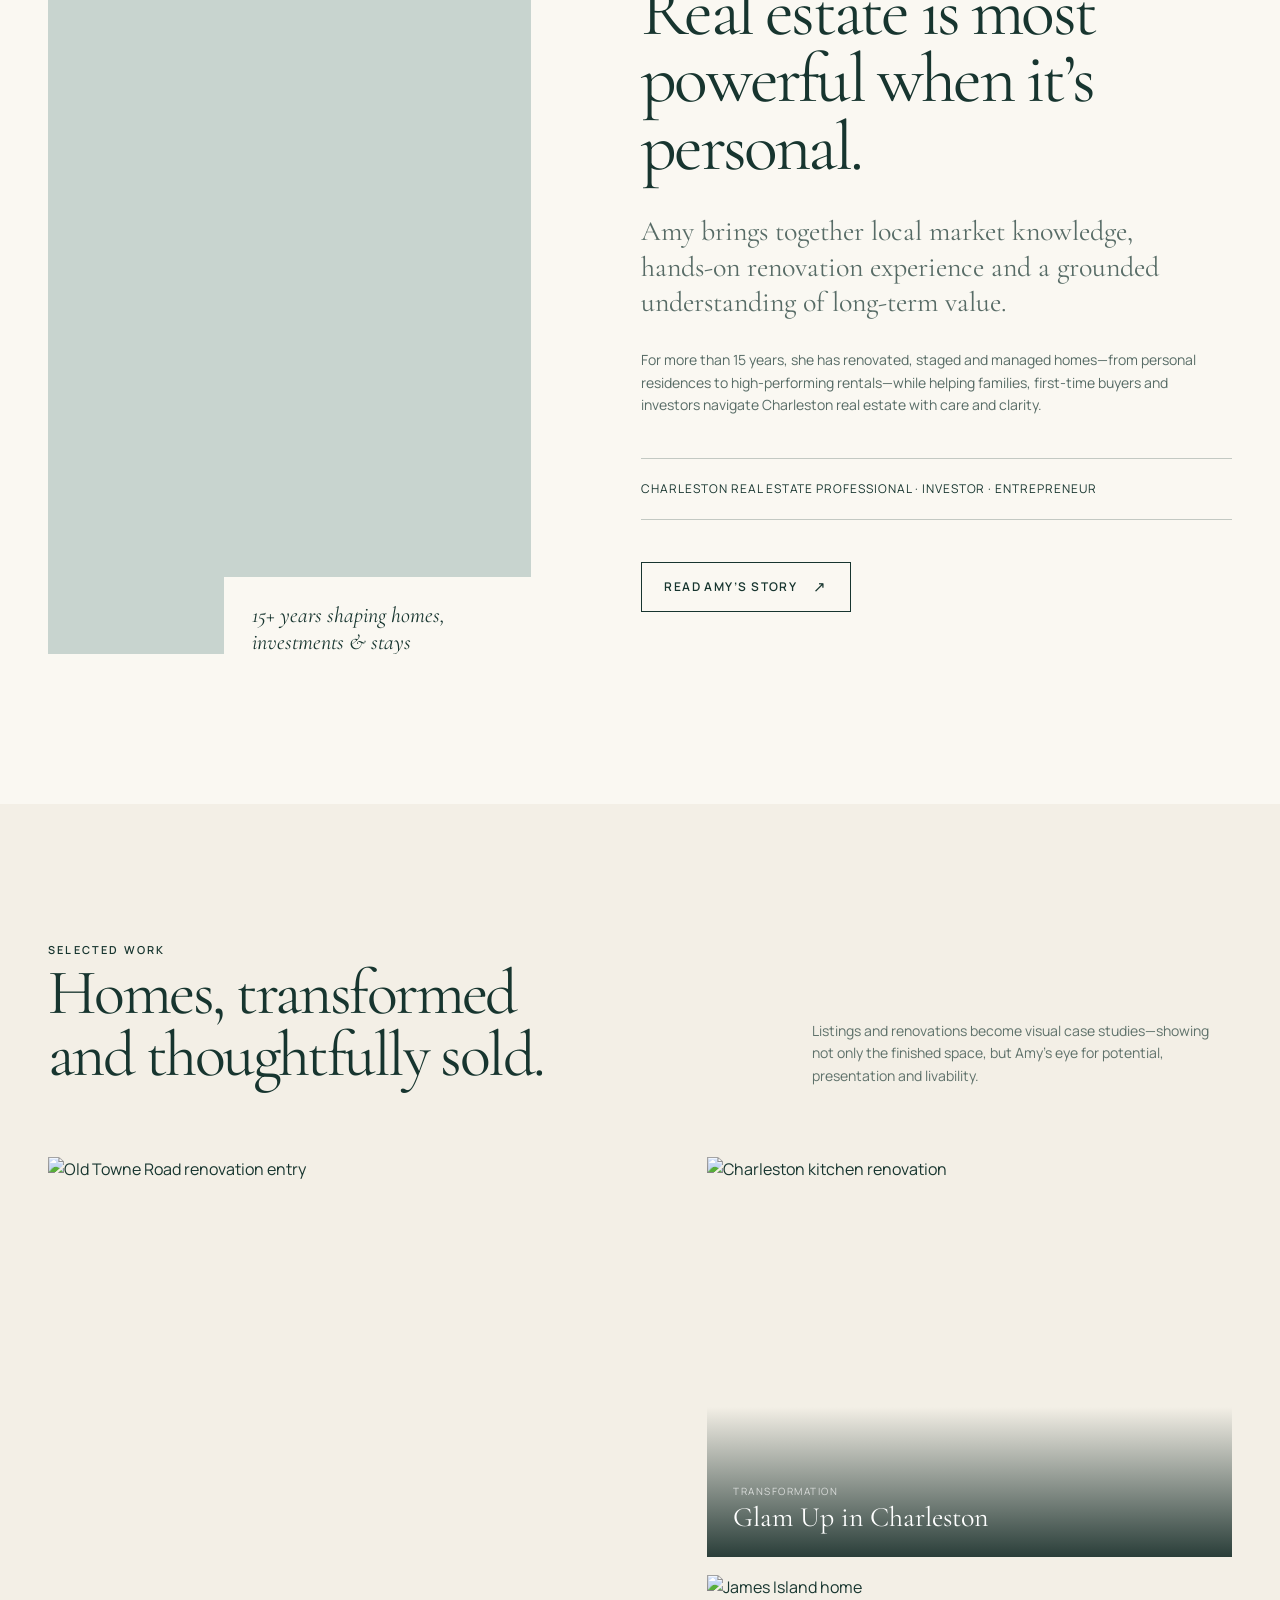
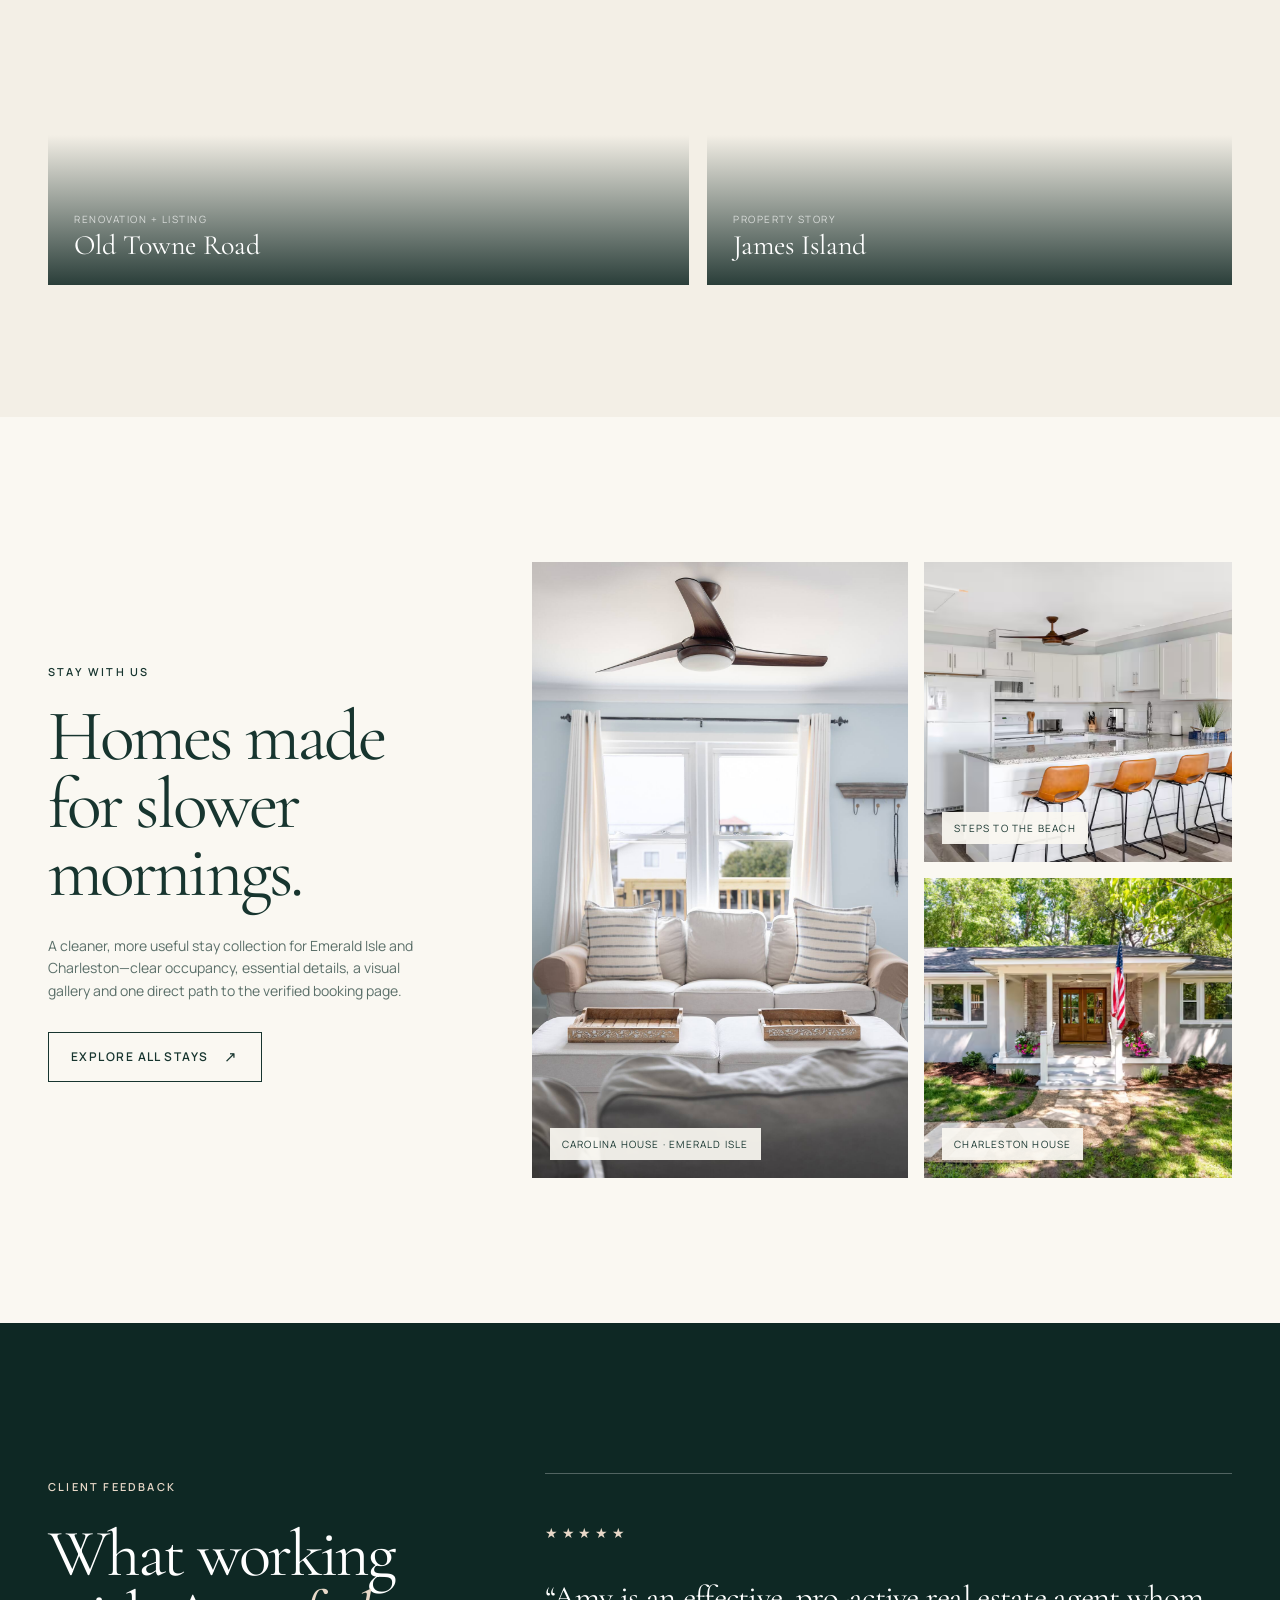
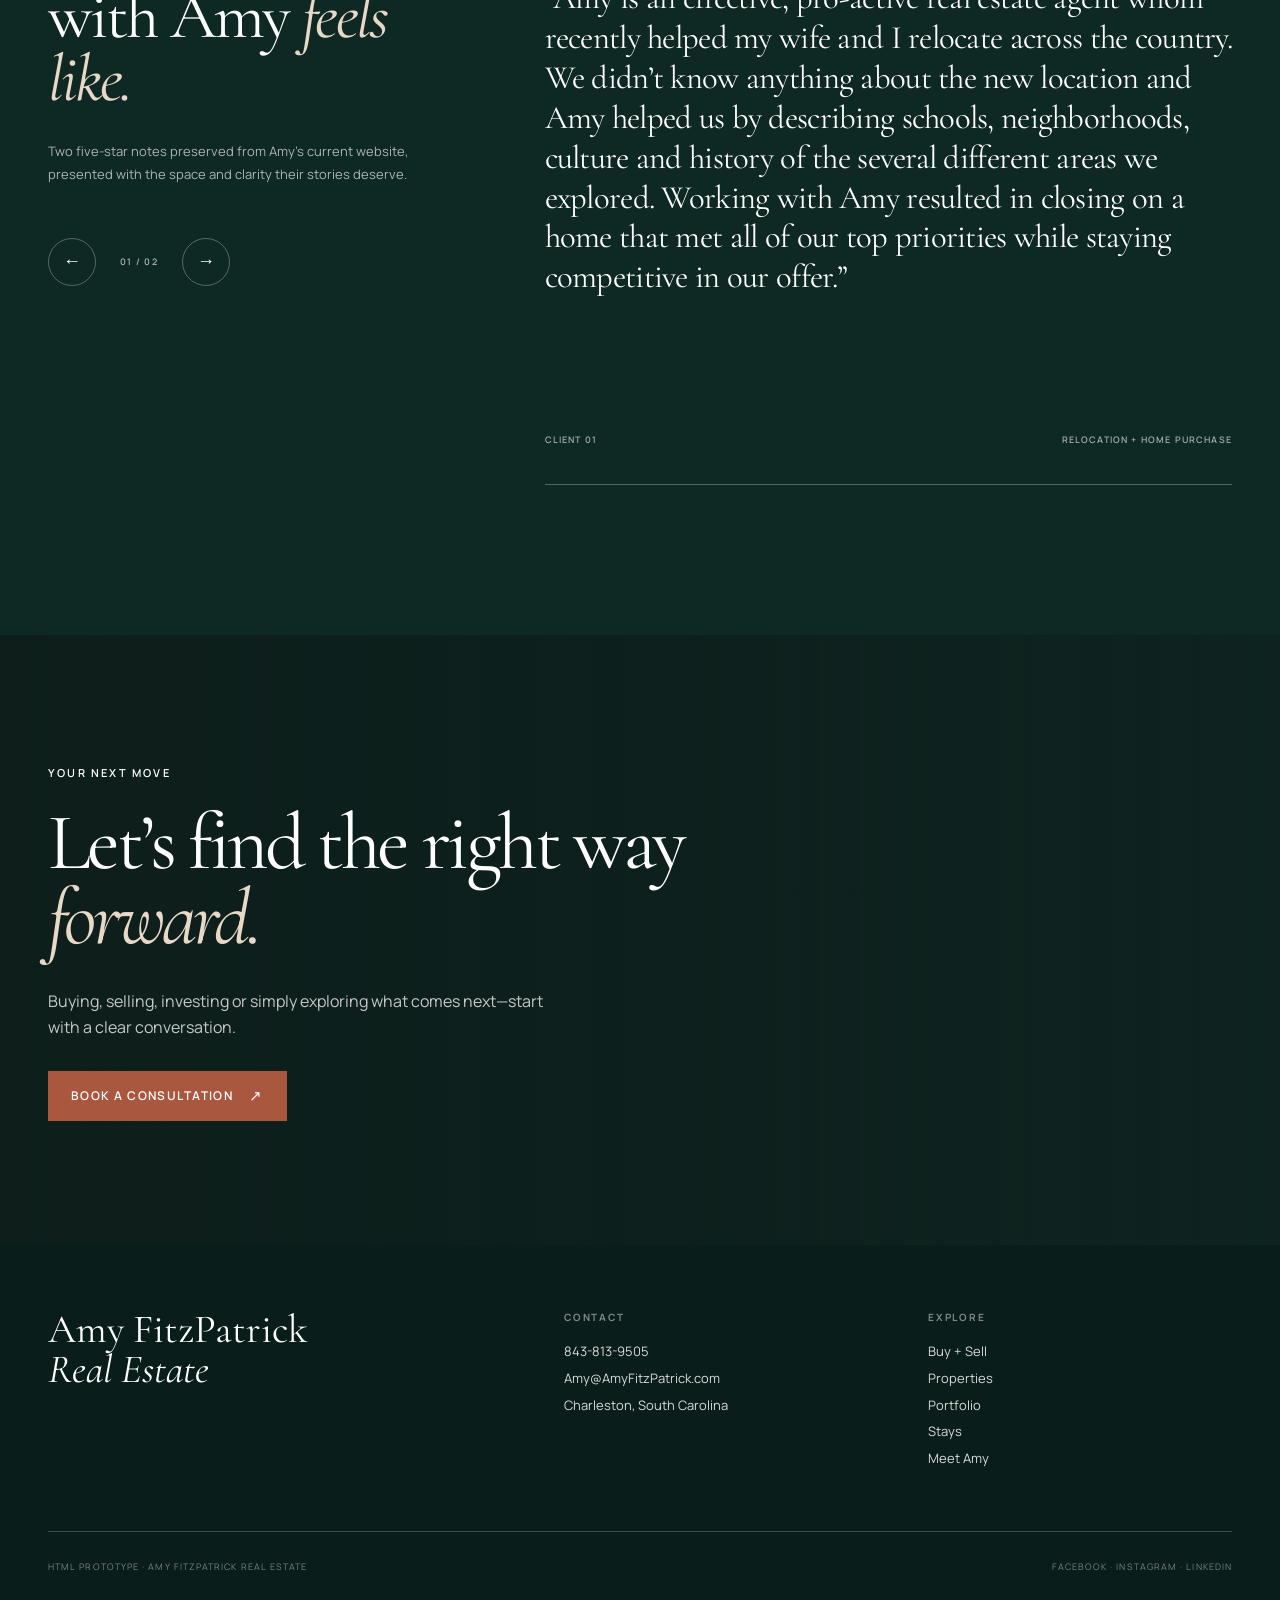
==== commit fc08c68e: "Add complete client feedback section" ====
--- a/index.html
+++ b/index.html
@@ -89,8 +89,31 @@
       </div>
     </section>
 
-    <section class="quote">
-      <div class="wrap quote-grid"><div><span class="eyebrow">Client perspective</span></div><div><blockquote>“Amy helped us relocate across the country. She listened to what mattered, guided us through Charleston’s neighborhoods and helped us close on a home that met all of our priorities.”</blockquote><div class="quote-meta">Recent relocation client · Charleston, SC</div></div></div>
+    <section class="testimonials" aria-labelledby="testimonials-title">
+      <div class="wrap testimonials-grid">
+        <div class="testimonials-intro">
+          <span class="eyebrow">Client feedback</span>
+          <h2 id="testimonials-title">What working with Amy <em>feels like.</em></h2>
+          <p>Two five-star notes preserved from Amy’s current website, presented with the space and clarity their stories deserve.</p>
+          <div class="testimonial-controls" aria-label="Testimonial controls">
+            <button type="button" data-testimonial-prev aria-label="Previous testimonial">←</button>
+            <span data-testimonial-count>01 / 02</span>
+            <button type="button" data-testimonial-next aria-label="Next testimonial">→</button>
+          </div>
+        </div>
+        <div class="testimonial-stage" aria-live="polite">
+          <article class="testimonial-card active" data-testimonial>
+            <div class="testimonial-stars" aria-label="Five out of five stars">★★★★★</div>
+            <blockquote>“Amy is an effective, pro-active real estate agent whom recently helped my wife and I relocate across the country. We didn’t know anything about the new location and Amy helped us by describing schools, neighborhoods, culture and history of the several different areas we explored. Working with Amy resulted in closing on a home that met all of our top priorities while staying competitive in our offer.”</blockquote>
+            <div class="testimonial-meta"><span>Client 01</span><span>Relocation + home purchase</span></div>
+          </article>
+          <article class="testimonial-card" data-testimonial hidden>
+            <div class="testimonial-stars" aria-label="Five out of five stars">★★★★★</div>
+            <blockquote>“My family and I cannot speak highly enough of Amy! She helped not only my husband and I BUILD our dream home, but also for my parents to have their own little oasis too. She was knowledgeable, responsive, and incredibly professional and patient. We spent over a year looking at properties together until finally finding the right dirt lot for us. Amy handled our process with such grace and made it seamless even when I went into labor the same day our offer was accepted. We not only found the best realtor in South Carolina, but also a lifelong friend. If you need anything in the Charleston area, Amy is your person!”</blockquote>
+            <div class="testimonial-meta"><span>Client 02</span><span>Land search + custom home</span></div>
+          </article>
+        </div>
+      </div>
     </section>
 
     <section class="closing" id="contact">
--- a/styles.css
+++ b/styles.css
@@ -393,3 +393,29 @@
  .stay-lightbox-prev{left:calc(50% - 58px)}.stay-lightbox-next{right:calc(50% - 58px)}
  .stay-lightbox-count{left:16px;top:25px}.stay-lightbox-close{right:16px;top:16px}
 }
+
+
+/* Client feedback — source testimonials, editorial presentation */
+.testimonials{padding:150px 0;background:var(--deep);color:#fff}
+.testimonials-grid{display:grid;grid-template-columns:.72fr 1.28fr;gap:110px;align-items:start}
+.testimonials-intro{position:sticky;top:48px}
+.testimonials-intro .eyebrow{color:#e8d8c8}
+.testimonials-intro h2{font-family:var(--serif);font-size:clamp(54px,5.2vw,78px);font-weight:400;line-height:.94;letter-spacing:-.04em;margin:24px 0 30px}
+.testimonials-intro h2 em{font-weight:400;color:#e8d8c8}
+.testimonials-intro p{max-width:400px;font-size:13px;line-height:1.75;color:rgba(255,255,255,.65)}
+.testimonial-controls{display:flex;align-items:center;gap:16px;margin-top:52px}
+.testimonial-controls button{width:48px;height:48px;border:1px solid rgba(255,255,255,.3);border-radius:50%;background:transparent;color:#fff;font-size:18px;cursor:pointer;transition:background .25s ease,color .25s ease}
+.testimonial-controls button:hover,.testimonial-controls button:focus-visible{background:var(--paper);color:var(--deep);outline:none}
+.testimonial-controls span{min-width:54px;text-align:center;font:600 9px var(--sans);letter-spacing:.14em;color:rgba(255,255,255,.66)}
+.testimonial-stage{border-top:1px solid rgba(255,255,255,.28);border-bottom:1px solid rgba(255,255,255,.28)}
+.testimonial-card{min-height:610px;padding:48px 0 38px;display:flex;flex-direction:column}
+.testimonial-card[hidden]{display:none}
+.testimonial-stars{font-size:14px;letter-spacing:.28em;color:#e8d8c8;margin-bottom:34px}
+.testimonial-card blockquote{font-family:var(--serif);font-size:clamp(31px,2.55vw,42px);font-weight:400;line-height:1.22;letter-spacing:-.022em;margin:0;color:#fff}
+.testimonial-meta{display:flex;justify-content:space-between;gap:24px;margin-top:auto;padding-top:38px;font:600 9px var(--sans);letter-spacing:.13em;text-transform:uppercase;color:rgba(255,255,255,.62)}
+@media(max-width:900px){
+ .testimonials{padding:100px 0}.testimonials-grid{grid-template-columns:1fr;gap:62px}.testimonials-intro{position:static}.testimonials-intro p{max-width:560px}.testimonial-controls{margin-top:34px}.testimonial-card{min-height:0;padding:40px 0}.testimonial-card blockquote{font-size:34px}.testimonial-meta{margin-top:42px}
+}
+@media(max-width:560px){
+ .testimonials{padding:82px 0}.testimonials-grid{gap:48px}.testimonials-intro h2{font-size:52px}.testimonial-card blockquote{font-size:28px;line-height:1.28}.testimonial-meta{display:grid;gap:8px}.testimonial-stars{margin-bottom:26px}
+}
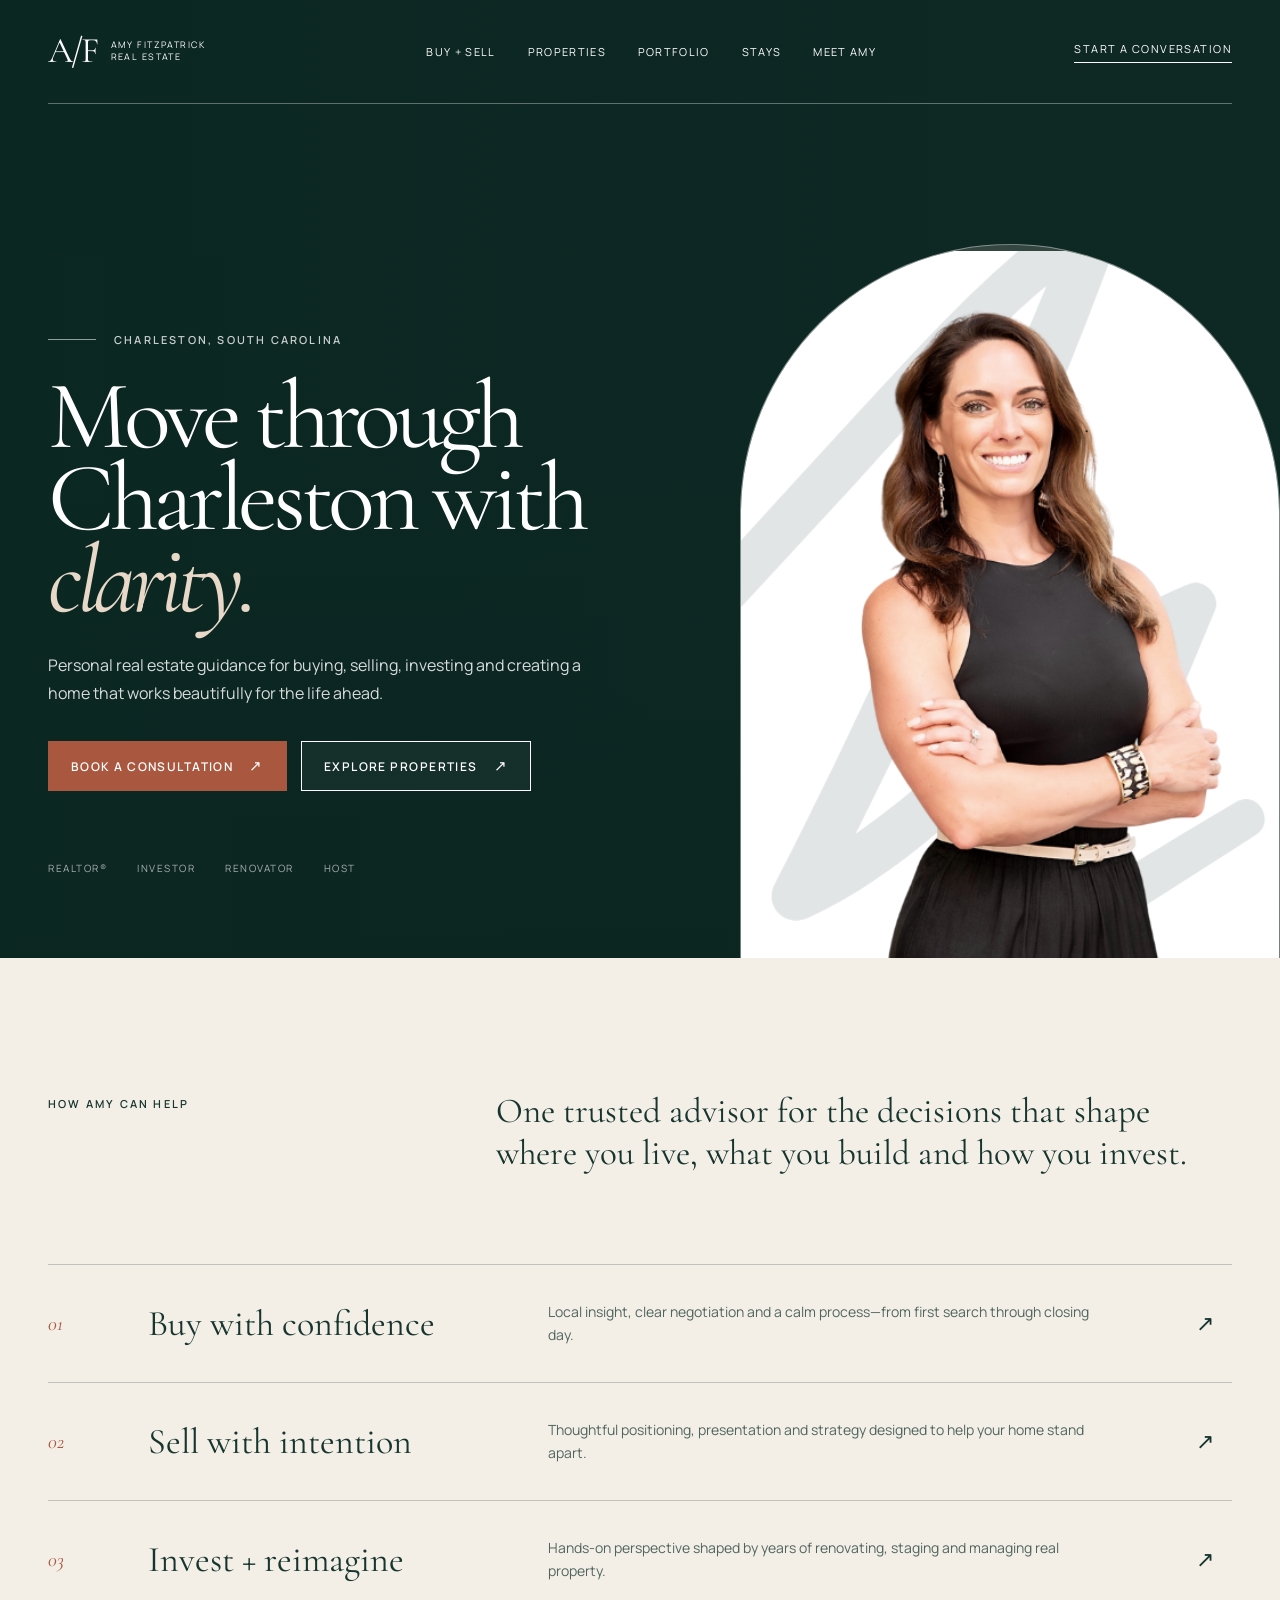
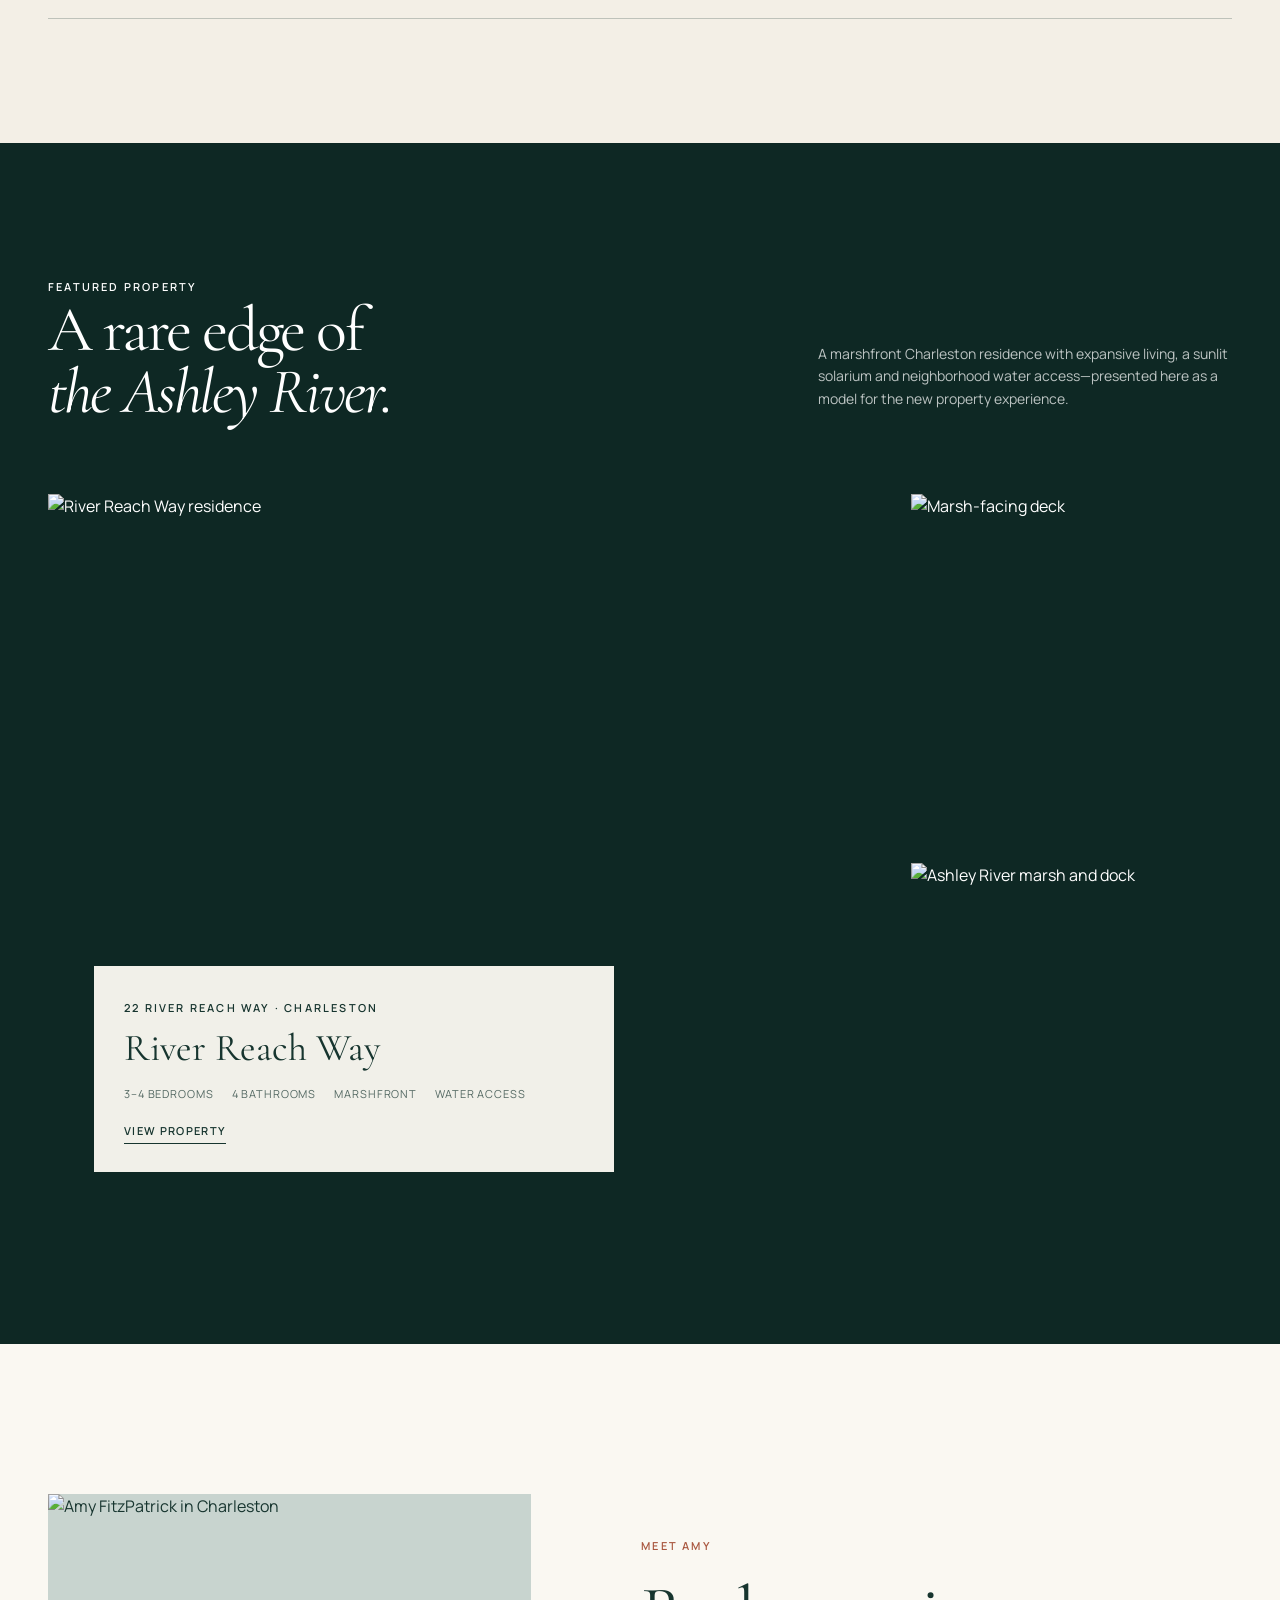
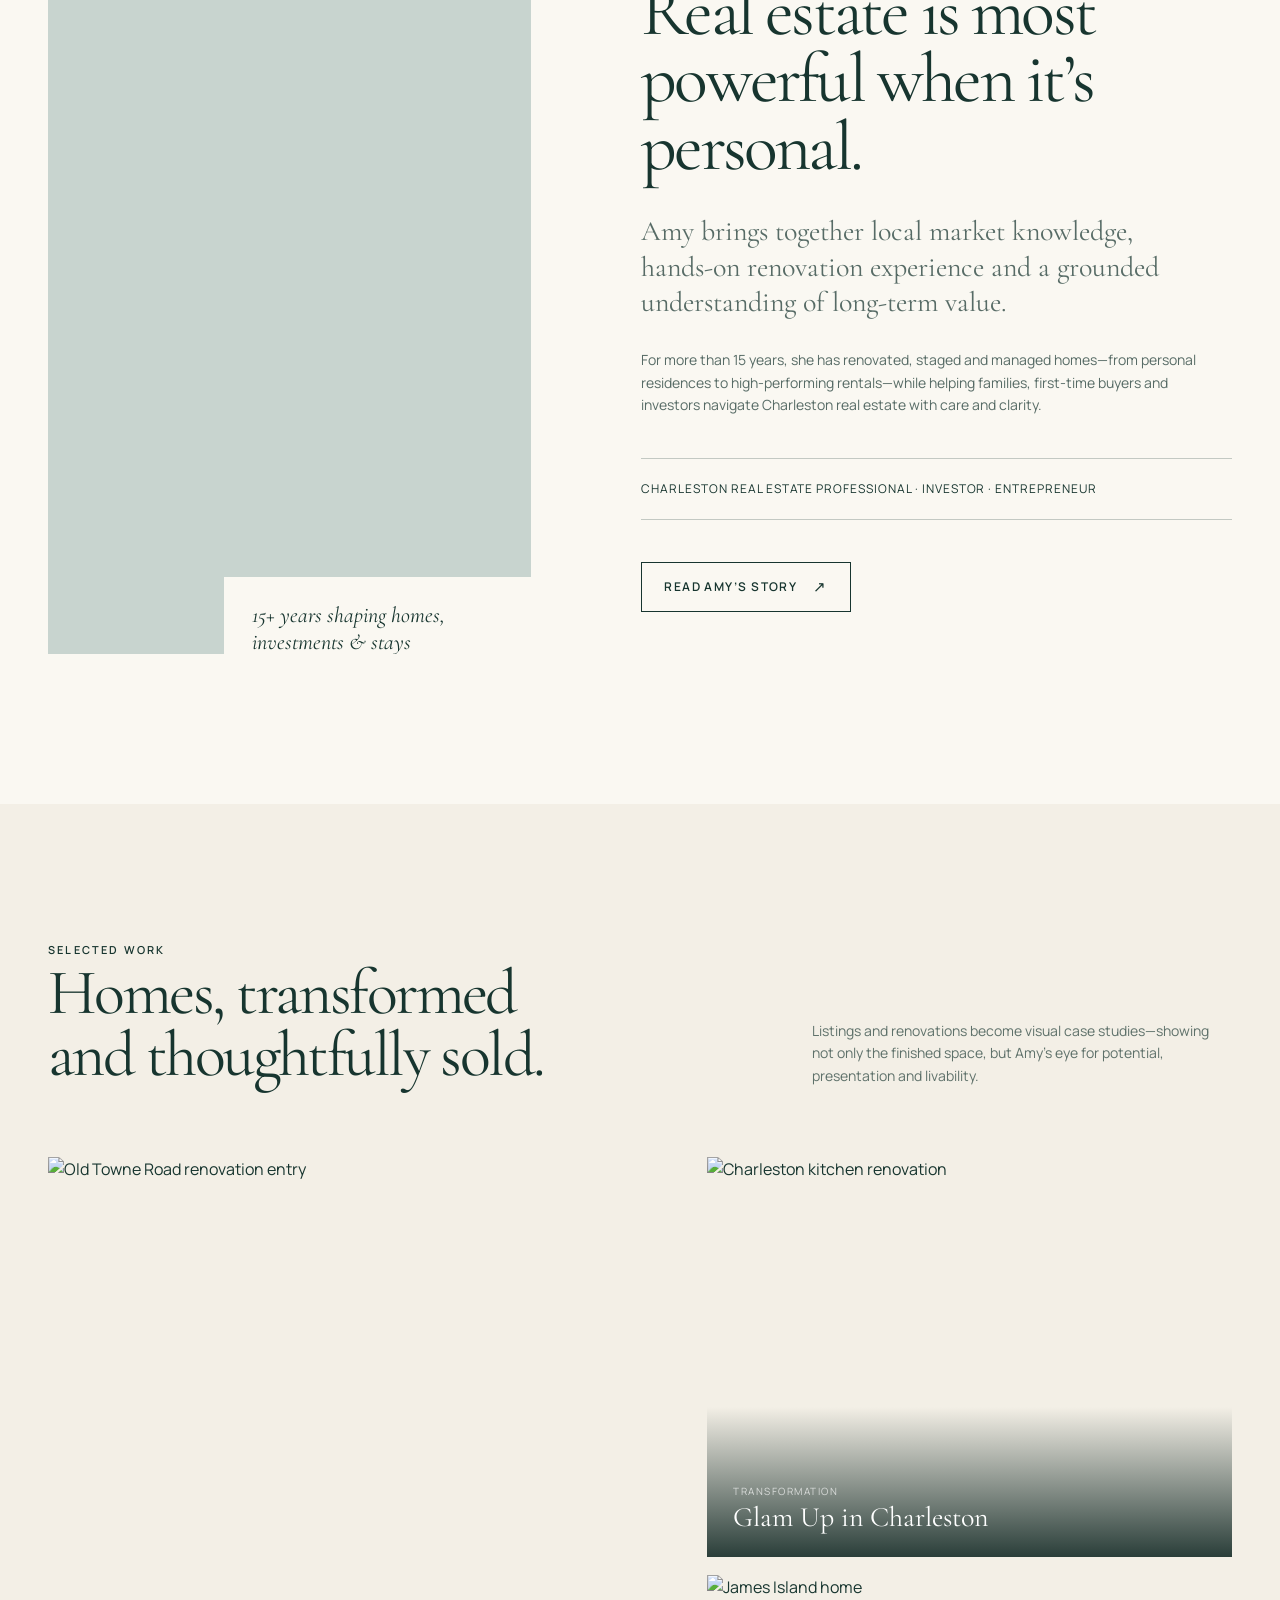
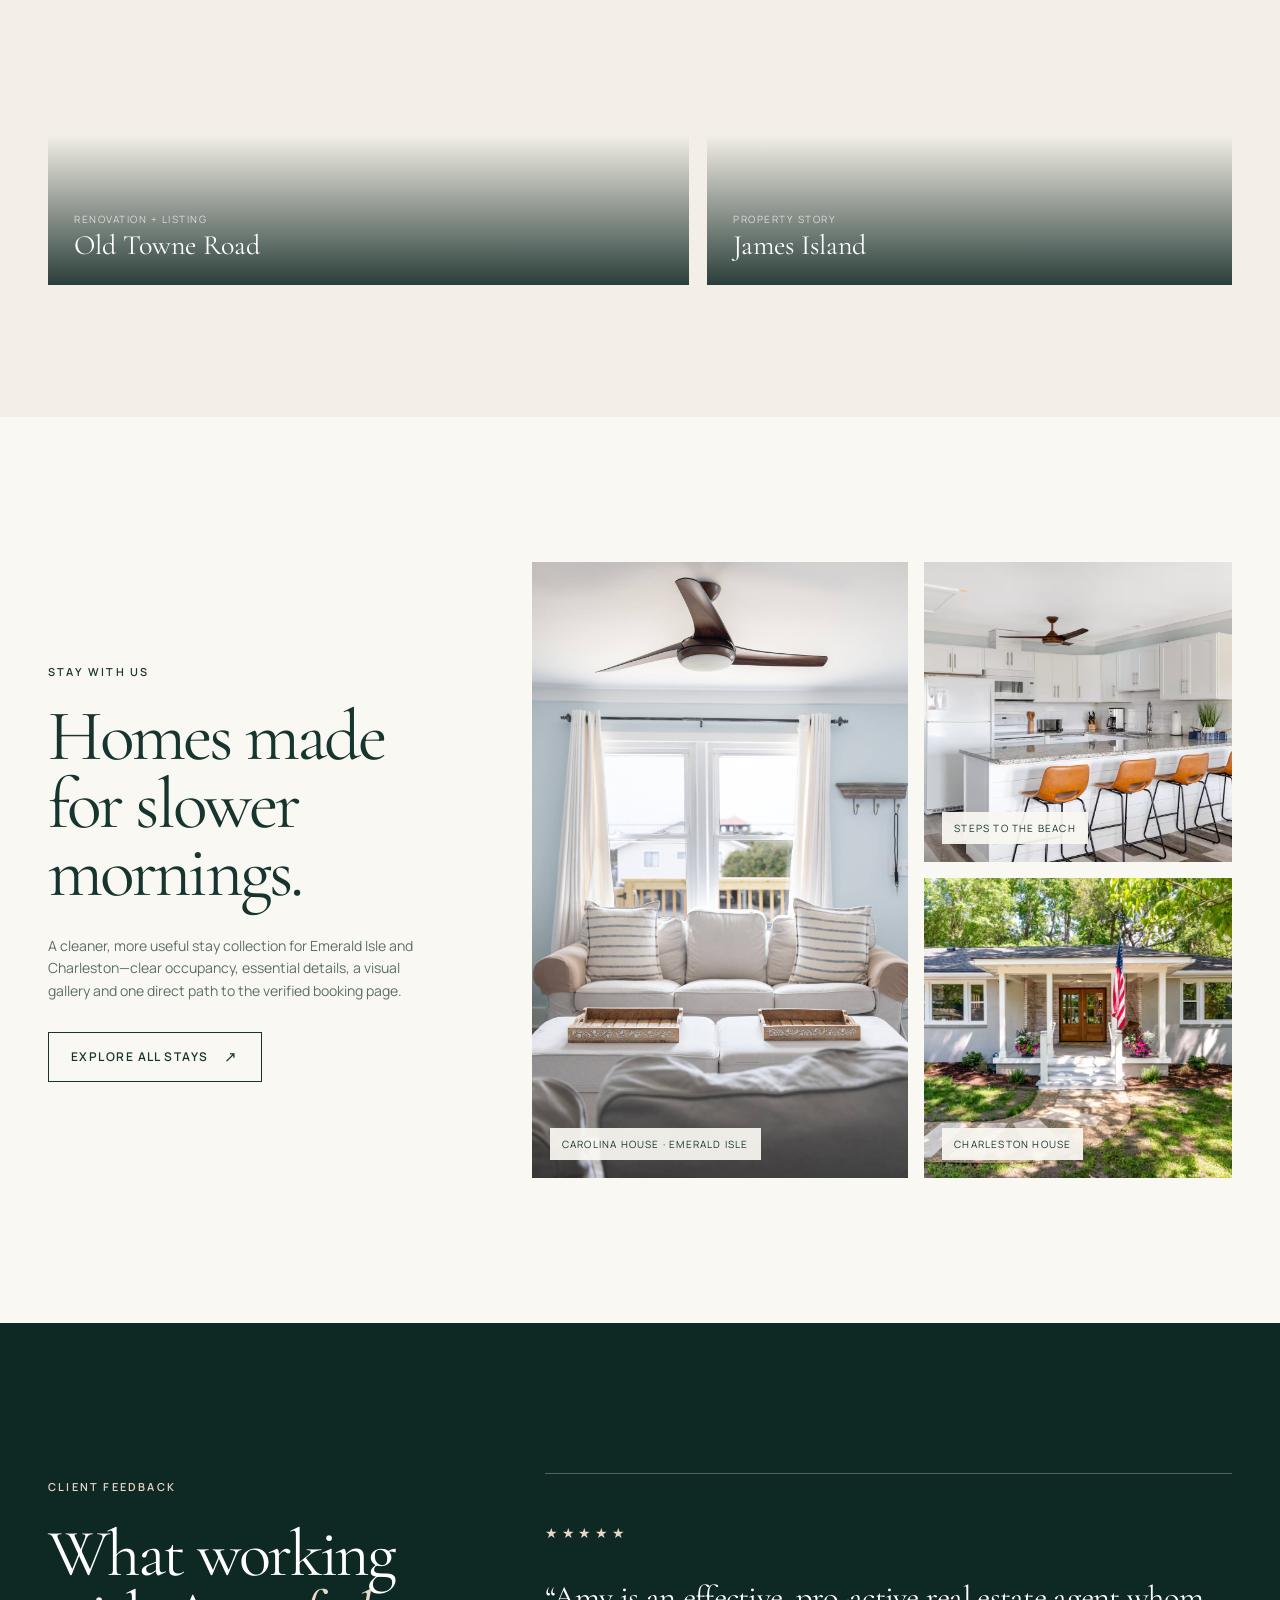
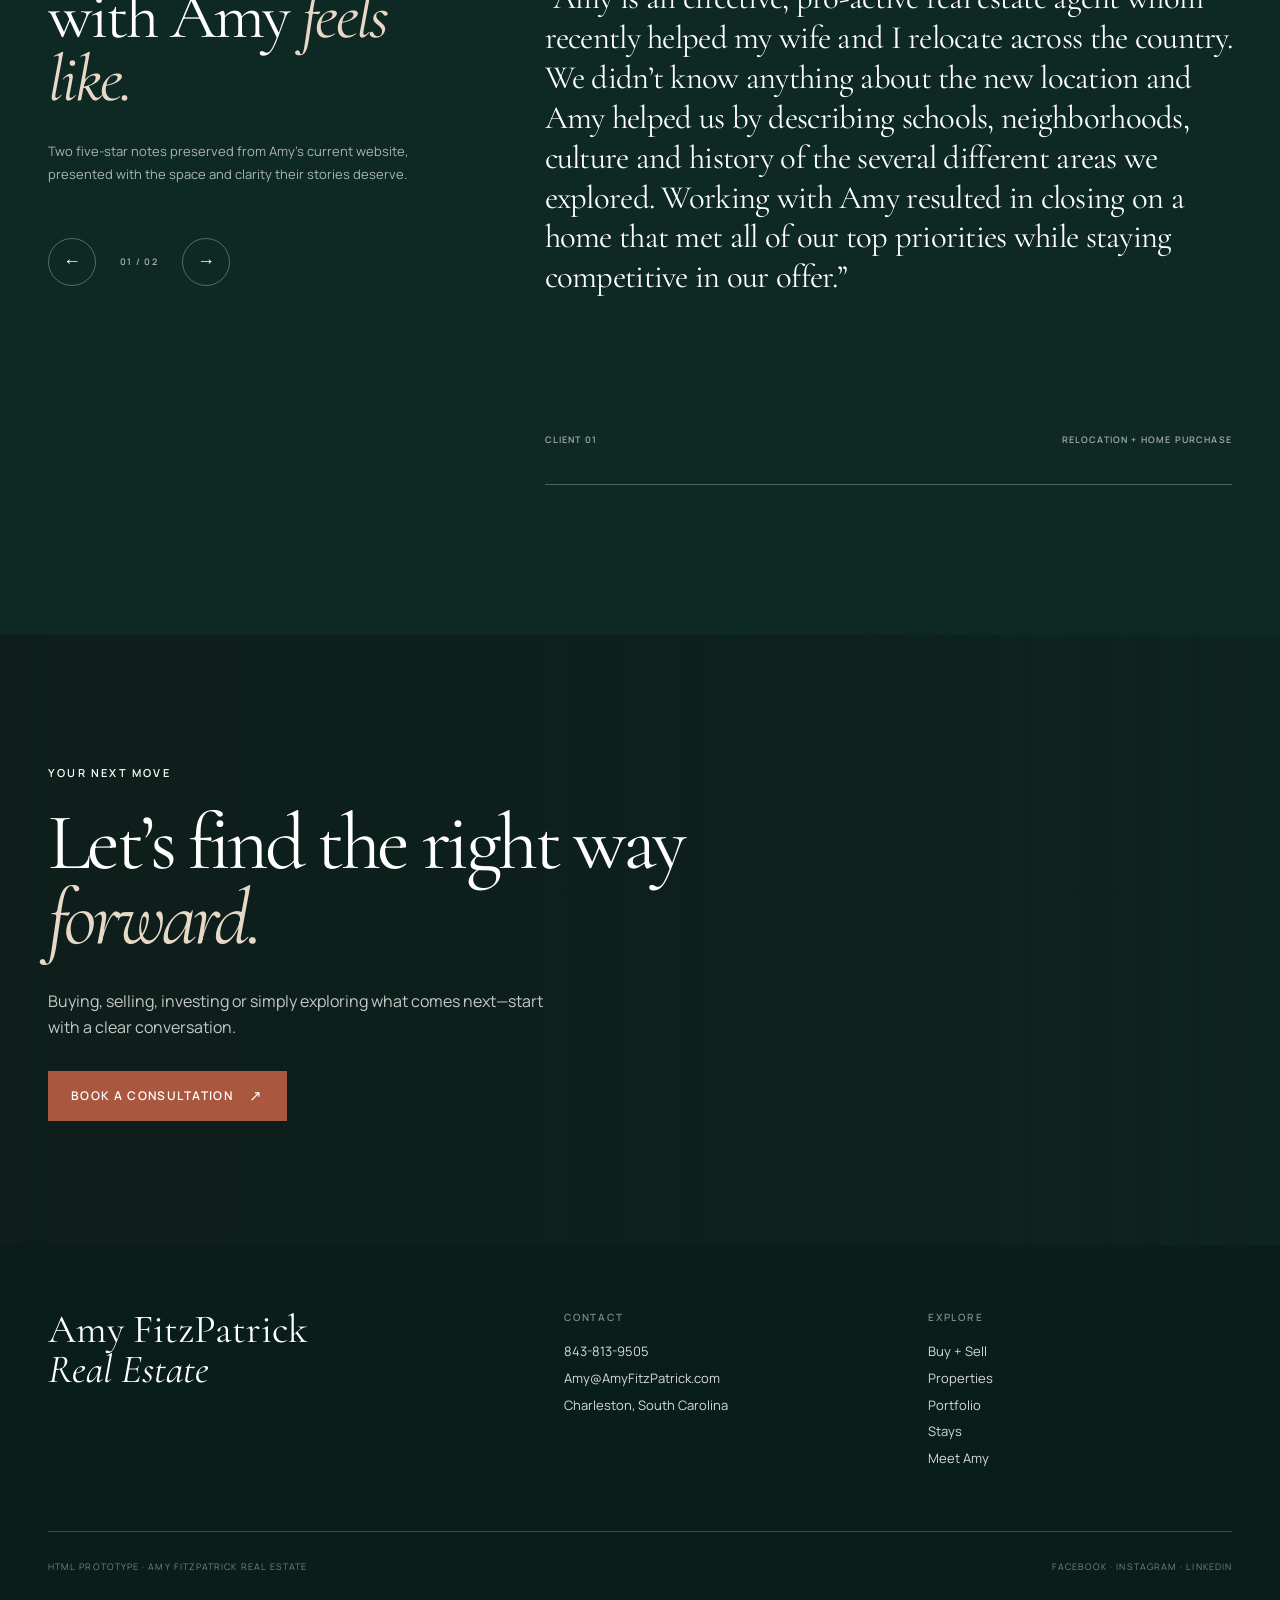
==== commit 83dcf11d: "Harden responsive UI and self-host typography" ====
--- a/index.html
+++ b/index.html
@@ -5,9 +5,6 @@
   <meta name="viewport" content="width=device-width, initial-scale=1" />
   <title>Amy FitzPatrick — Charleston Real Estate</title>
   <meta name="description" content="Design concept for Amy FitzPatrick Real Estate in Charleston, South Carolina." />
-  <link rel="preconnect" href="https://fonts.googleapis.com">
-  <link rel="preconnect" href="https://fonts.gstatic.com" crossorigin>
-  <link href="https://fonts.googleapis.com/css2?family=Cormorant+Garamond:ital,wght@0,400;0,500;1,400&family=Manrope:wght@400;500;600&display=swap" rel="stylesheet">
   <link rel="icon" href="data:,">
   <link rel="stylesheet" href="styles.css">
 </head>
--- a/styles.css
+++ b/styles.css
@@ -1,3 +1,7 @@
+@font-face{font-family:"Cormorant Garamond";src:url("assets/fonts/cormorant-garamond-regular.woff2") format("woff2");font-style:normal;font-weight:400 500;font-display:swap}
+@font-face{font-family:"Cormorant Garamond";src:url("assets/fonts/cormorant-garamond-italic.woff2") format("woff2");font-style:italic;font-weight:400;font-display:swap}
+@font-face{font-family:"Manrope";src:url("assets/fonts/manrope.woff2") format("woff2");font-style:normal;font-weight:400 600;font-display:swap}
+
     :root{
       --ink:#17352f;
       --deep:#0e2824;
@@ -419,3 +423,16 @@
 @media(max-width:560px){
  .testimonials{padding:82px 0}.testimonials-grid{gap:48px}.testimonials-intro h2{font-size:52px}.testimonial-card blockquote{font-size:28px;line-height:1.28}.testimonial-meta{display:grid;gap:8px}.testimonial-stars{margin-bottom:26px}
 }
+
+
+/* Responsive touch-target hardening */
+@media(max-width:900px){
+ .menu-toggle{min-width:44px;min-height:44px;padding:10px 8px}
+ .mobile-panel a{display:flex;align-items:center;min-height:44px}
+ .calendar-nav{min-width:44px;min-height:44px}
+ .calendar-day{min-height:44px;aspect-ratio:auto}
+ .filter-btn{display:inline-flex;align-items:center;min-height:44px;padding:0 2px}
+}
+@media(max-width:560px){
+ header .nav-cta{display:flex;align-items:center;min-height:44px;padding-bottom:0}
+}
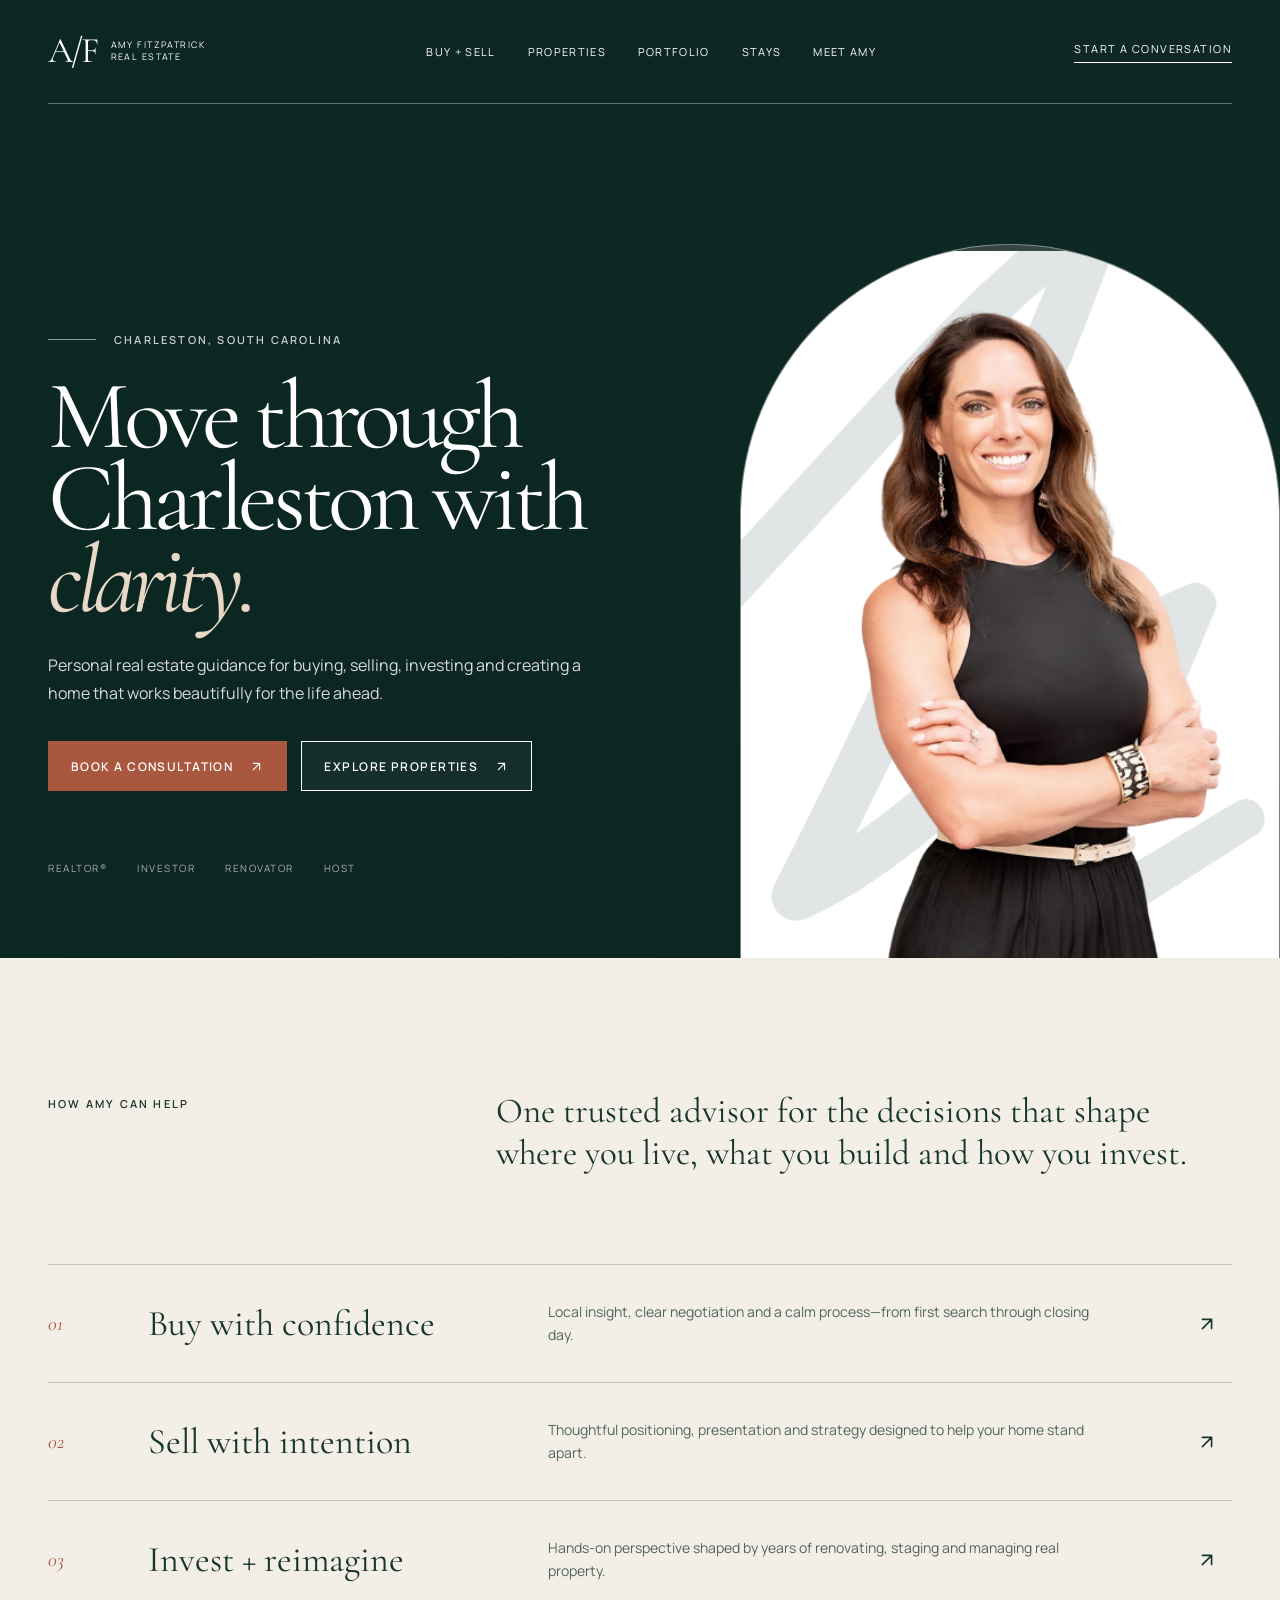
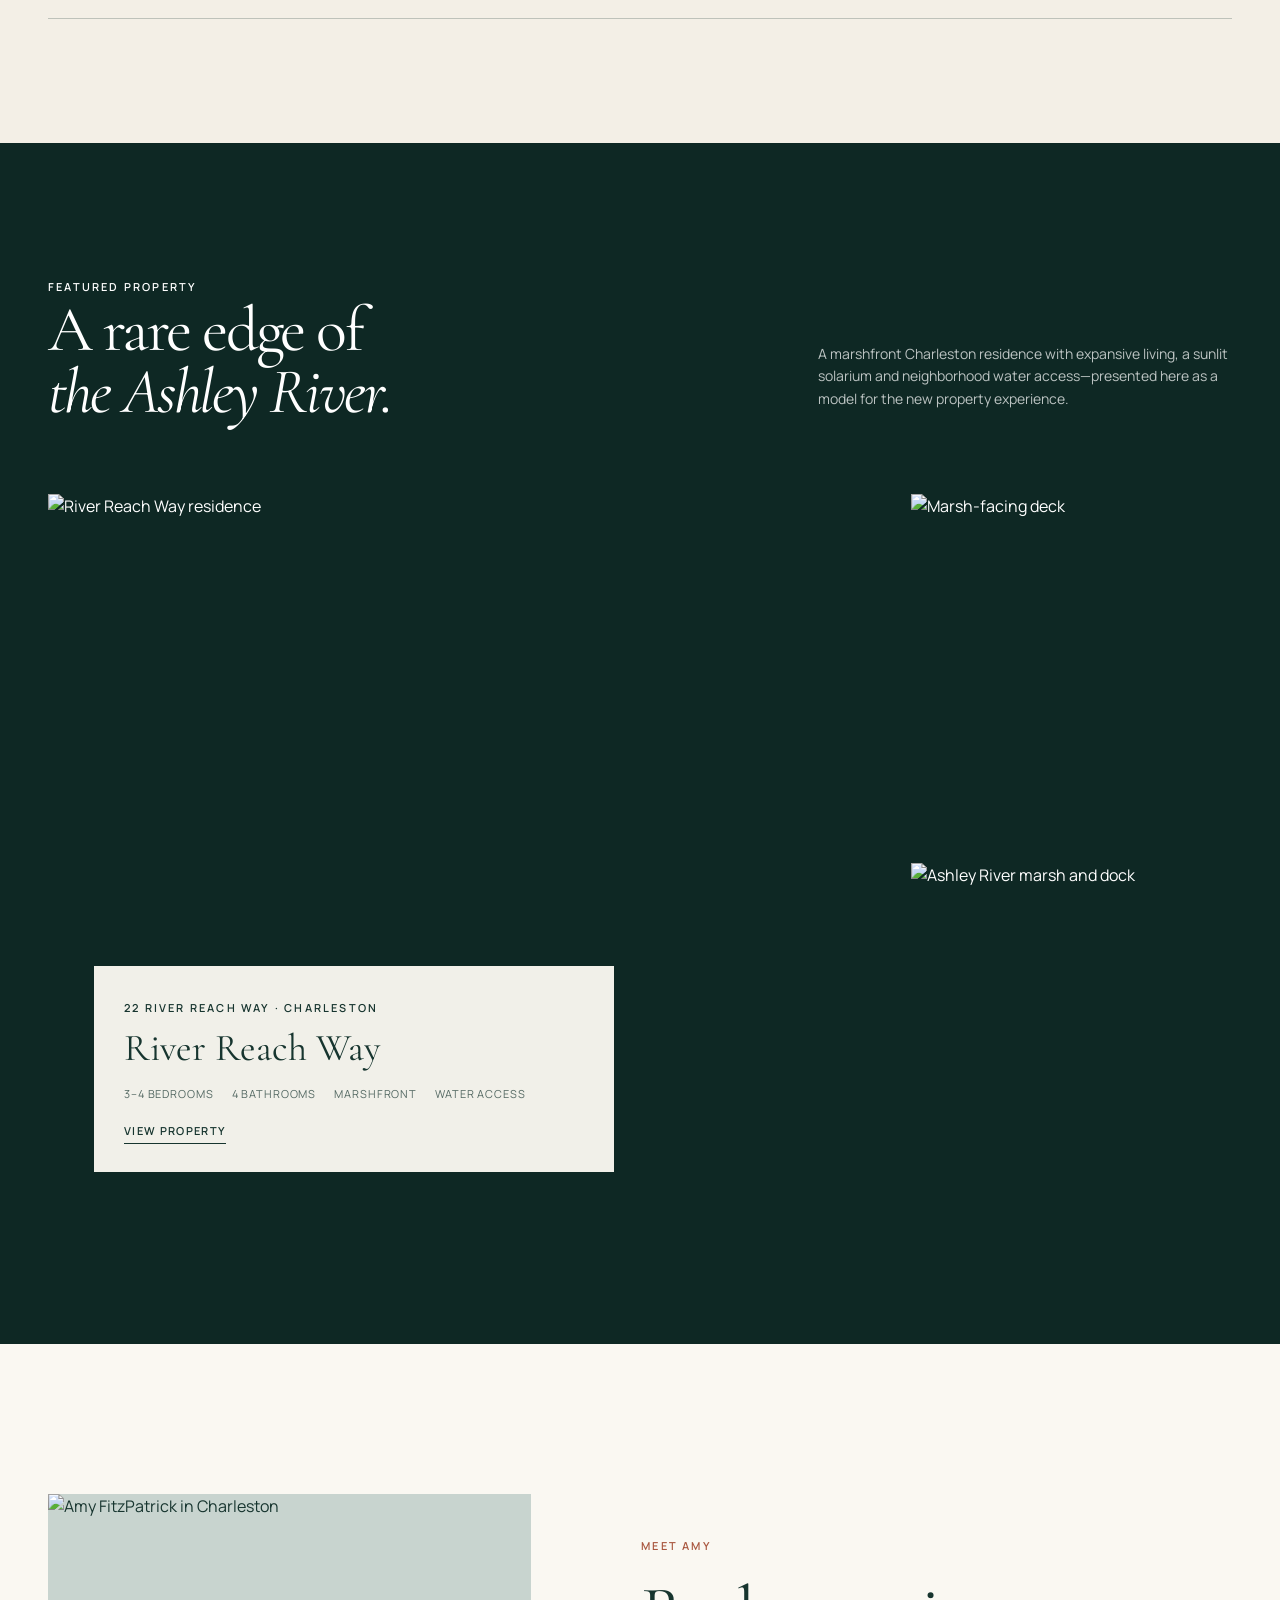
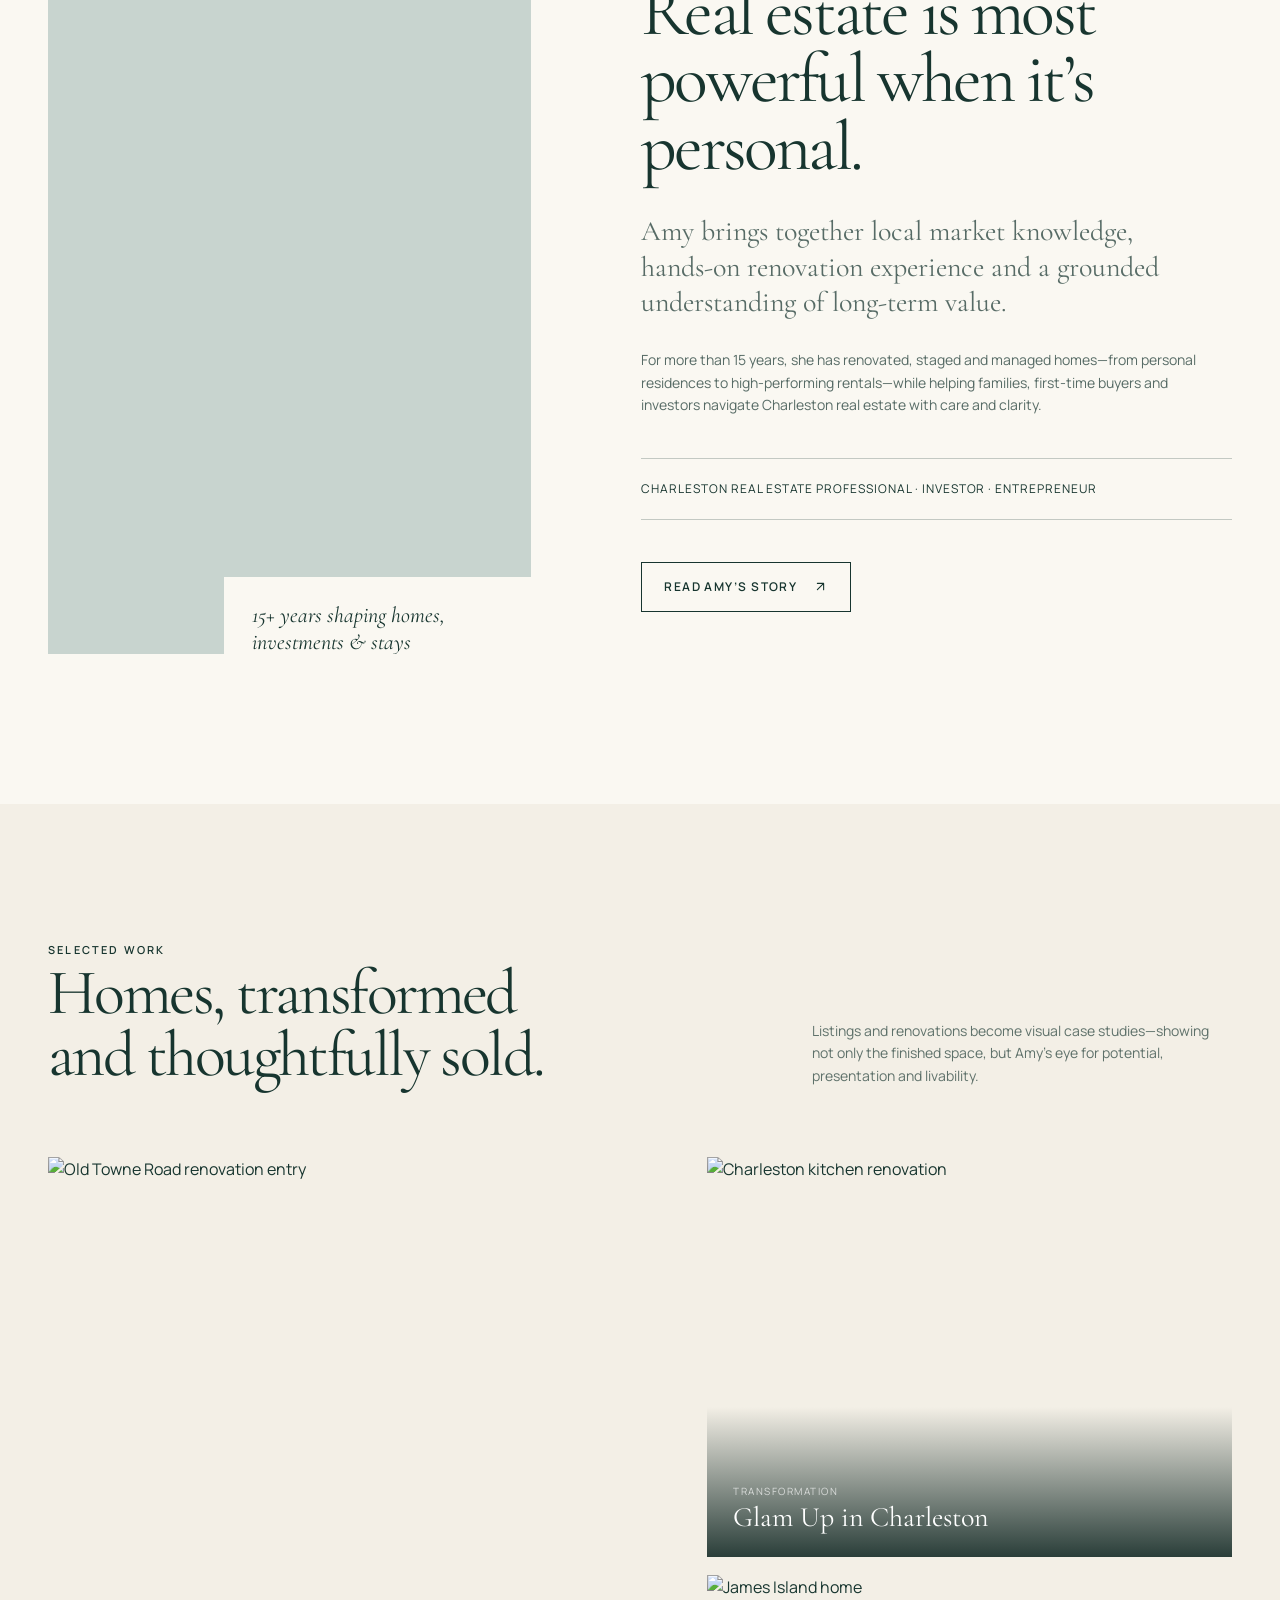
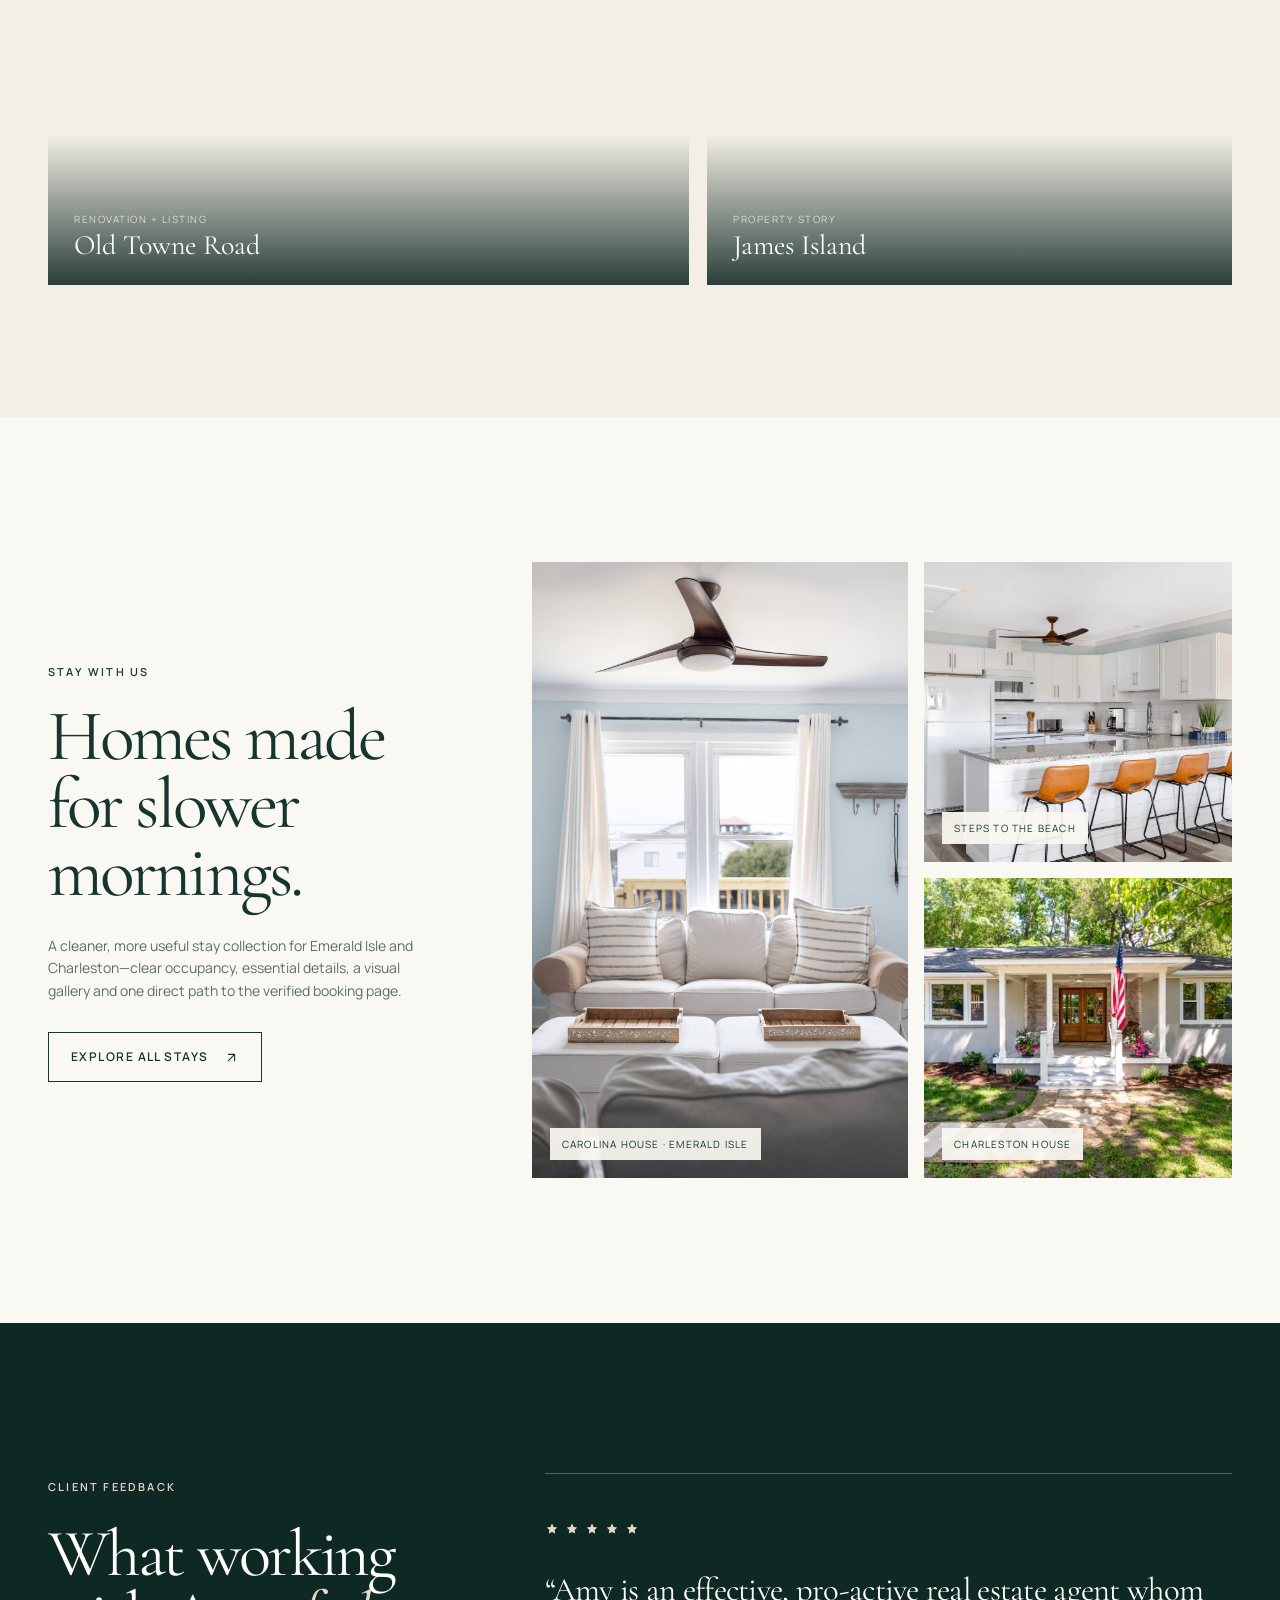
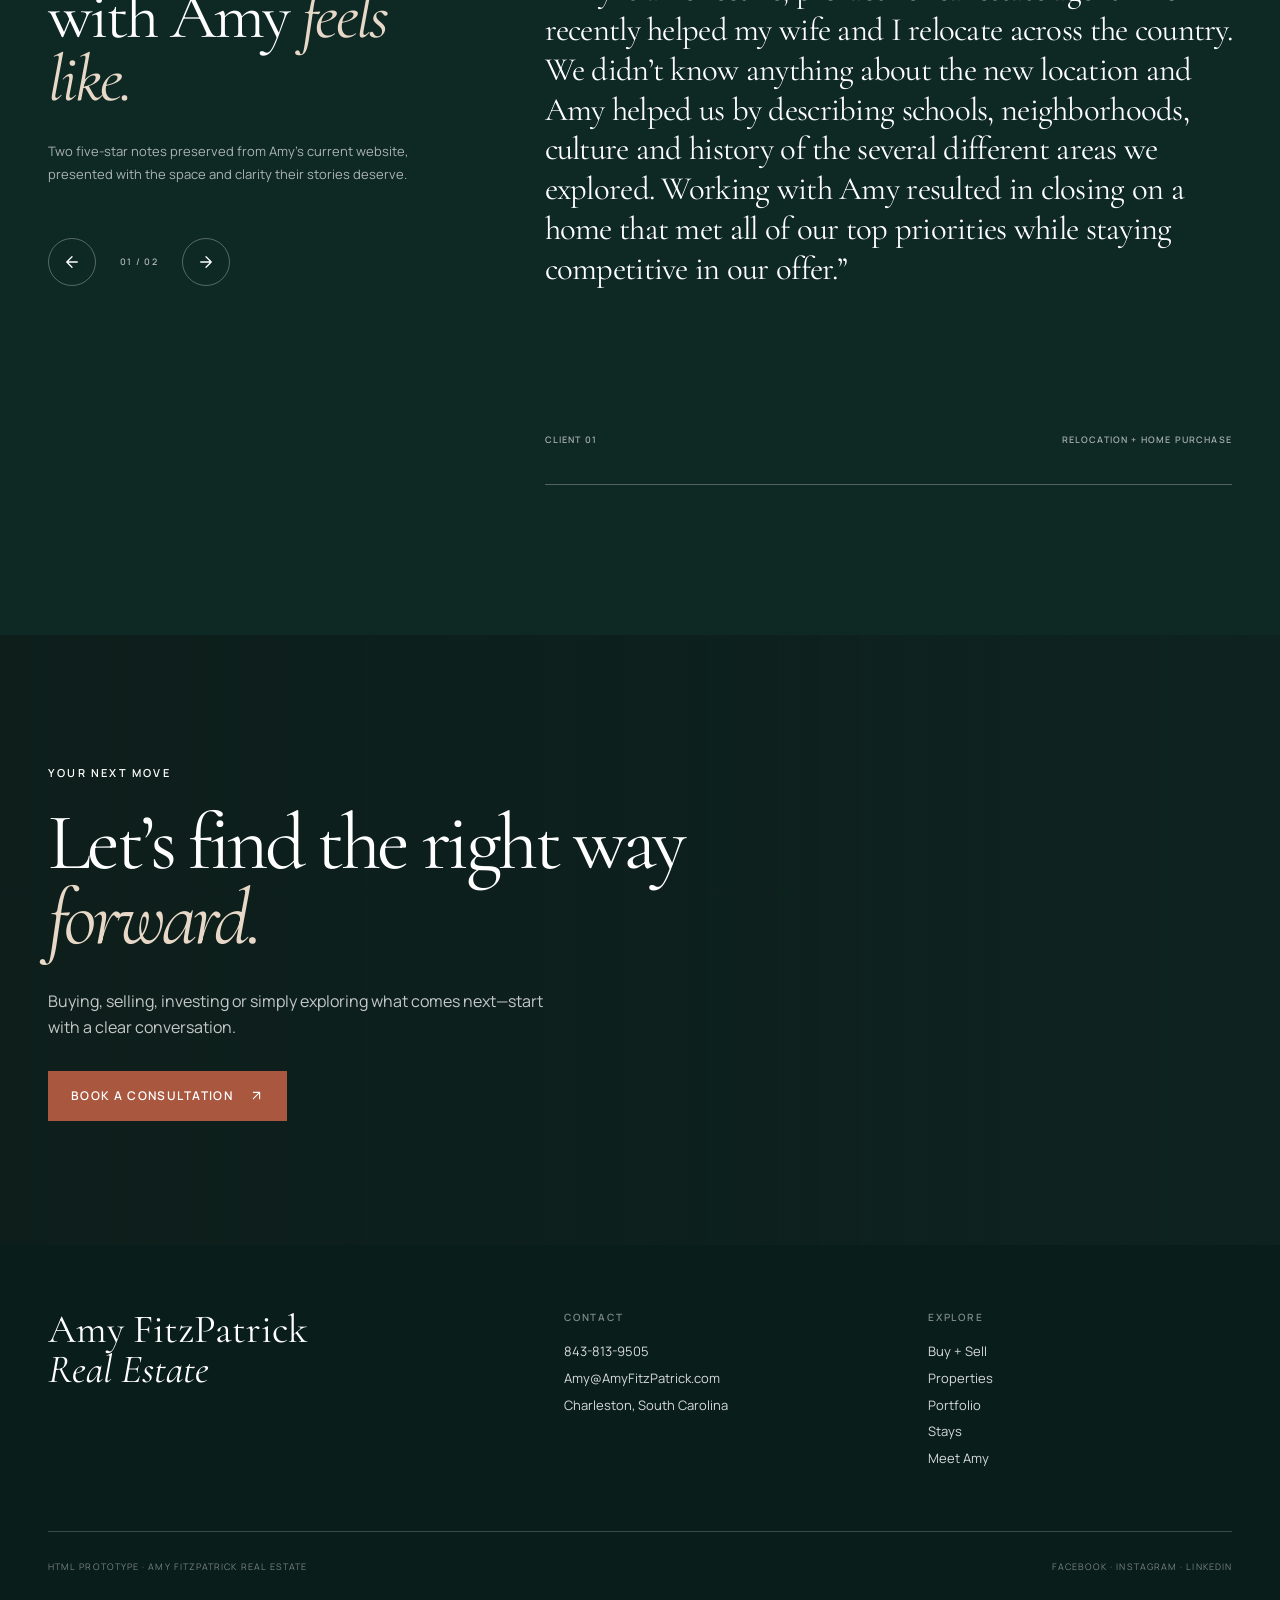
==== commit 9e0e8c8d: "Replace Unicode icons and improve Safari media support" ====
--- a/index.html
+++ b/index.html
@@ -31,7 +31,7 @@
           <div class="hero-kicker eyebrow"><span></span><span>Charleston, South Carolina</span></div>
           <h1>Move through Charleston with <em>clarity.</em></h1>
           <p class="hero-sub">Personal real estate guidance for buying, selling, investing and creating a home that works beautifully for the life ahead.</p>
-          <div class="hero-actions"><a class="btn primary" href="contact.html">Book a consultation</a><a class="btn" href="properties.html">Explore properties</a></div>
+          <div class="hero-actions"><a class="btn primary" href="contact.html">Book a consultation<svg class="icon icon-ne" viewBox="0 0 24 24" aria-hidden="true" focusable="false"><path d="M7 17 17 7M7 7h10v10"/></svg></a><a class="btn" href="properties.html">Explore properties<svg class="icon icon-ne" viewBox="0 0 24 24" aria-hidden="true" focusable="false"><path d="M7 17 17 7M7 7h10v10"/></svg></a></div>
         </div>
         <div class="portrait-stage" aria-label="Amy FitzPatrick portrait">
           <div class="portrait-arch"><img src="assets/amy-hero.png" alt="Amy FitzPatrick"></div>
@@ -44,9 +44,9 @@
       <div class="wrap">
         <div class="intro-top"><div><span class="eyebrow">How Amy can help</span></div><p class="intro-statement">One trusted advisor for the decisions that shape where you live, what you build and how you invest.</p></div>
         <div class="paths">
-          <a class="path" href="services.html#buyers"><span class="path-num">01</span><h3>Buy with confidence</h3><p>Local insight, clear negotiation and a calm process—from first search through closing day.</p><span class="path-arrow">↗</span></a>
-          <a class="path" href="services.html#sellers"><span class="path-num">02</span><h3>Sell with intention</h3><p>Thoughtful positioning, presentation and strategy designed to help your home stand apart.</p><span class="path-arrow">↗</span></a>
-          <a class="path" href="portfolio.html"><span class="path-num">03</span><h3>Invest + reimagine</h3><p>Hands-on perspective shaped by years of renovating, staging and managing real property.</p><span class="path-arrow">↗</span></a>
+          <a class="path" href="services.html#buyers"><span class="path-num">01</span><h3>Buy with confidence</h3><p>Local insight, clear negotiation and a calm process—from first search through closing day.</p><svg class="icon path-arrow" viewBox="0 0 24 24" aria-hidden="true" focusable="false"><path d="M7 17 17 7M7 7h10v10"/></svg></a>
+          <a class="path" href="services.html#sellers"><span class="path-num">02</span><h3>Sell with intention</h3><p>Thoughtful positioning, presentation and strategy designed to help your home stand apart.</p><svg class="icon path-arrow" viewBox="0 0 24 24" aria-hidden="true" focusable="false"><path d="M7 17 17 7M7 7h10v10"/></svg></a>
+          <a class="path" href="portfolio.html"><span class="path-num">03</span><h3>Invest + reimagine</h3><p>Hands-on perspective shaped by years of renovating, staging and managing real property.</p><svg class="icon path-arrow" viewBox="0 0 24 24" aria-hidden="true" focusable="false"><path d="M7 17 17 7M7 7h10v10"/></svg></a>
         </div>
       </div>
     </section>
@@ -64,7 +64,7 @@
     <section class="about" id="about">
       <div class="wrap about-grid">
         <div class="about-photo"><img src="assets/amy-about.jpg" alt="Amy FitzPatrick in Charleston"></div>
-        <div class="about-copy"><div class="eyebrow">Meet Amy</div><h2>Real estate is most powerful when it’s personal.</h2><p class="lead">Amy brings together local market knowledge, hands-on renovation experience and a grounded understanding of long-term value.</p><p>For more than 15 years, she has renovated, staged and managed homes—from personal residences to high-performing rentals—while helping families, first-time buyers and investors navigate Charleston real estate with care and clarity.</p><div class="credential">Charleston real estate professional · Investor · Entrepreneur</div><a class="btn" href="meet.html">Read Amy’s story</a></div>
+        <div class="about-copy"><div class="eyebrow">Meet Amy</div><h2>Real estate is most powerful when it’s personal.</h2><p class="lead">Amy brings together local market knowledge, hands-on renovation experience and a grounded understanding of long-term value.</p><p>For more than 15 years, she has renovated, staged and managed homes—from personal residences to high-performing rentals—while helping families, first-time buyers and investors navigate Charleston real estate with care and clarity.</p><div class="credential">Charleston real estate professional · Investor · Entrepreneur</div><a class="btn" href="meet.html">Read Amy’s story<svg class="icon icon-ne" viewBox="0 0 24 24" aria-hidden="true" focusable="false"><path d="M7 17 17 7M7 7h10v10"/></svg></a></div>
       </div>
     </section>
 
@@ -81,8 +81,8 @@
 
     <section class="stays" id="stays">
       <div class="wrap stays-grid">
-        <div class="stays-copy"><span class="eyebrow">Stay with us</span><h2>Homes made for slower mornings.</h2><p>A cleaner, more useful stay collection for Emerald Isle and Charleston—clear occupancy, essential details, a visual gallery and one direct path to the verified booking page.</p><a class="btn" href="stays.html">Explore all stays</a></div>
-        <div class="stay-gallery"><figure><img src="assets/stay-living.jpeg" alt="Carolina House living room"><span class="stay-tag">Carolina House · Emerald Isle</span></figure><figure><img src="assets/stay-kitchen.avif" alt="Carolina House kitchen"><span class="stay-tag">Steps to the beach</span></figure><figure><img src="assets/stay-charleston.avif" alt="Charleston rental home"><span class="stay-tag">Charleston House</span></figure></div>
+        <div class="stays-copy"><span class="eyebrow">Stay with us</span><h2>Homes made for slower mornings.</h2><p>A cleaner, more useful stay collection for Emerald Isle and Charleston—clear occupancy, essential details, a visual gallery and one direct path to the verified booking page.</p><a class="btn" href="stays.html">Explore all stays<svg class="icon icon-ne" viewBox="0 0 24 24" aria-hidden="true" focusable="false"><path d="M7 17 17 7M7 7h10v10"/></svg></a></div>
+        <div class="stay-gallery"><figure><img src="assets/stay-living.jpeg" alt="Carolina House living room"><span class="stay-tag">Carolina House · Emerald Isle</span></figure><figure><img src="assets/stay-kitchen.webp" alt="Carolina House kitchen"><span class="stay-tag">Steps to the beach</span></figure><figure><img src="assets/stay-charleston.webp" alt="Charleston rental home"><span class="stay-tag">Charleston House</span></figure></div>
       </div>
     </section>
 
@@ -93,19 +93,19 @@
           <h2 id="testimonials-title">What working with Amy <em>feels like.</em></h2>
           <p>Two five-star notes preserved from Amy’s current website, presented with the space and clarity their stories deserve.</p>
           <div class="testimonial-controls" aria-label="Testimonial controls">
-            <button type="button" data-testimonial-prev aria-label="Previous testimonial">←</button>
+            <button type="button" data-testimonial-prev aria-label="Previous testimonial"><svg class="icon icon-arrow" viewBox="0 0 24 24" aria-hidden="true" focusable="false"><path d="M19 12H5m7 7-7-7 7-7"/></svg></button>
             <span data-testimonial-count>01 / 02</span>
-            <button type="button" data-testimonial-next aria-label="Next testimonial">→</button>
+            <button type="button" data-testimonial-next aria-label="Next testimonial"><svg class="icon icon-arrow" viewBox="0 0 24 24" aria-hidden="true" focusable="false"><path d="M5 12h14m-7-7 7 7-7 7"/></svg></button>
           </div>
         </div>
         <div class="testimonial-stage" aria-live="polite">
           <article class="testimonial-card active" data-testimonial>
-            <div class="testimonial-stars" aria-label="Five out of five stars">★★★★★</div>
+            <div class="testimonial-stars" aria-label="Five out of five stars"><svg class="icon icon-star" viewBox="0 0 24 24" aria-hidden="true" focusable="false"><path d="m12 2.75 2.78 5.63 6.22.9-4.5 4.39 1.06 6.2L12 16.95l-5.56 2.92 1.06-6.2L3 9.28l6.22-.9L12 2.75Z"/></svg><svg class="icon icon-star" viewBox="0 0 24 24" aria-hidden="true" focusable="false"><path d="m12 2.75 2.78 5.63 6.22.9-4.5 4.39 1.06 6.2L12 16.95l-5.56 2.92 1.06-6.2L3 9.28l6.22-.9L12 2.75Z"/></svg><svg class="icon icon-star" viewBox="0 0 24 24" aria-hidden="true" focusable="false"><path d="m12 2.75 2.78 5.63 6.22.9-4.5 4.39 1.06 6.2L12 16.95l-5.56 2.92 1.06-6.2L3 9.28l6.22-.9L12 2.75Z"/></svg><svg class="icon icon-star" viewBox="0 0 24 24" aria-hidden="true" focusable="false"><path d="m12 2.75 2.78 5.63 6.22.9-4.5 4.39 1.06 6.2L12 16.95l-5.56 2.92 1.06-6.2L3 9.28l6.22-.9L12 2.75Z"/></svg><svg class="icon icon-star" viewBox="0 0 24 24" aria-hidden="true" focusable="false"><path d="m12 2.75 2.78 5.63 6.22.9-4.5 4.39 1.06 6.2L12 16.95l-5.56 2.92 1.06-6.2L3 9.28l6.22-.9L12 2.75Z"/></svg></div>
             <blockquote>“Amy is an effective, pro-active real estate agent whom recently helped my wife and I relocate across the country. We didn’t know anything about the new location and Amy helped us by describing schools, neighborhoods, culture and history of the several different areas we explored. Working with Amy resulted in closing on a home that met all of our top priorities while staying competitive in our offer.”</blockquote>
             <div class="testimonial-meta"><span>Client 01</span><span>Relocation + home purchase</span></div>
           </article>
           <article class="testimonial-card" data-testimonial hidden>
-            <div class="testimonial-stars" aria-label="Five out of five stars">★★★★★</div>
+            <div class="testimonial-stars" aria-label="Five out of five stars"><svg class="icon icon-star" viewBox="0 0 24 24" aria-hidden="true" focusable="false"><path d="m12 2.75 2.78 5.63 6.22.9-4.5 4.39 1.06 6.2L12 16.95l-5.56 2.92 1.06-6.2L3 9.28l6.22-.9L12 2.75Z"/></svg><svg class="icon icon-star" viewBox="0 0 24 24" aria-hidden="true" focusable="false"><path d="m12 2.75 2.78 5.63 6.22.9-4.5 4.39 1.06 6.2L12 16.95l-5.56 2.92 1.06-6.2L3 9.28l6.22-.9L12 2.75Z"/></svg><svg class="icon icon-star" viewBox="0 0 24 24" aria-hidden="true" focusable="false"><path d="m12 2.75 2.78 5.63 6.22.9-4.5 4.39 1.06 6.2L12 16.95l-5.56 2.92 1.06-6.2L3 9.28l6.22-.9L12 2.75Z"/></svg><svg class="icon icon-star" viewBox="0 0 24 24" aria-hidden="true" focusable="false"><path d="m12 2.75 2.78 5.63 6.22.9-4.5 4.39 1.06 6.2L12 16.95l-5.56 2.92 1.06-6.2L3 9.28l6.22-.9L12 2.75Z"/></svg><svg class="icon icon-star" viewBox="0 0 24 24" aria-hidden="true" focusable="false"><path d="m12 2.75 2.78 5.63 6.22.9-4.5 4.39 1.06 6.2L12 16.95l-5.56 2.92 1.06-6.2L3 9.28l6.22-.9L12 2.75Z"/></svg></div>
             <blockquote>“My family and I cannot speak highly enough of Amy! She helped not only my husband and I BUILD our dream home, but also for my parents to have their own little oasis too. She was knowledgeable, responsive, and incredibly professional and patient. We spent over a year looking at properties together until finally finding the right dirt lot for us. Amy handled our process with such grace and made it seamless even when I went into labor the same day our offer was accepted. We not only found the best realtor in South Carolina, but also a lifelong friend. If you need anything in the Charleston area, Amy is your person!”</blockquote>
             <div class="testimonial-meta"><span>Client 02</span><span>Land search + custom home</span></div>
           </article>
@@ -114,7 +114,7 @@
     </section>
 
     <section class="closing" id="contact">
-      <div class="wrap closing-inner"><span class="eyebrow">Your next move</span><h2>Let’s find the right way <em>forward.</em></h2><p>Buying, selling, investing or simply exploring what comes next—start with a clear conversation.</p><a class="btn primary" href="contact.html">Book a consultation</a></div>
+      <div class="wrap closing-inner"><span class="eyebrow">Your next move</span><h2>Let’s find the right way <em>forward.</em></h2><p>Buying, selling, investing or simply exploring what comes next—start with a clear conversation.</p><a class="btn primary" href="contact.html">Book a consultation<svg class="icon icon-ne" viewBox="0 0 24 24" aria-hidden="true" focusable="false"><path d="M7 17 17 7M7 7h10v10"/></svg></a></div>
     </section>
   </main>
 
--- a/styles.css
+++ b/styles.css
@@ -22,7 +22,9 @@
     .eyebrow{font-size:11px;font-weight:600;letter-spacing:.2em;text-transform:uppercase}
     .rule{height:1px;background:var(--line)}
     .btn{display:inline-flex;align-items:center;gap:16px;min-height:50px;padding:0 22px;border:1px solid currentColor;font-size:12px;font-weight:600;letter-spacing:.12em;text-transform:uppercase;transition:.25s ease}
-    .btn::after{content:"↗";font-size:15px;font-weight:400}
+    .icon{display:inline-block;width:1em;height:1em;flex:0 0 auto;fill:none;stroke:currentColor;stroke-width:1.75;stroke-linecap:round;stroke-linejoin:round}
+    .btn>.icon{width:15px;height:15px}
+    .eyebrow>.icon{width:14px;height:14px;margin-right:8px;vertical-align:-2px}
     .btn.primary{background:var(--clay);border-color:var(--clay);color:#fff}
     .btn:hover{transform:translateY(-2px)}
 
@@ -60,7 +62,7 @@
     .path-num{font-family:var(--serif);font-size:20px;font-style:italic;color:var(--clay)}
     .path h3{font-family:var(--serif);font-size:36px;font-weight:400;margin:0}
     .path p{margin:0;max-width:560px;color:rgba(23,53,47,.74);font-size:14px}
-    .path-arrow{font-size:22px}
+    .path-arrow{width:22px;height:22px}
 
     .featured{background:var(--deep);color:#fff;padding:130px 0}
     .featured-head{display:grid;grid-template-columns:1.25fr .75fr;gap:80px;align-items:end;margin-bottom:70px}
@@ -129,7 +131,7 @@
 
     @media(max-width:900px){
       .wrap{width:min(100% - 40px,680px)}
-      header{position:absolute}.nav{height:80px;grid-template-columns:1fr auto}.brand-copy,.navlinks{display:none}.nav-cta{font-size:10px}
+      header{position:absolute}.nav{height:80px;grid-template-columns:1fr auto;gap:20px}.brand-copy,.navlinks,.nav-cta{display:none}
       .hero,.hero-grid{min-height:840px}.hero-grid{display:block;padding:150px 0 0}.hero-copy{position:relative;z-index:3;padding:0}.hero-kicker{margin-bottom:20px}h1{font-size:66px;line-height:.86;max-width:520px}.hero-sub{font-size:14px;max-width:380px;margin-bottom:24px}.portrait-stage{position:absolute;inset:auto -60px 0 auto;width:460px;height:560px;opacity:.9}.portrait-arch{right:0;bottom:-70px;width:420px;height:560px}.hero-note{display:none}.hero-index{bottom:24px;gap:16px;font-size:8px}.hero-photo{background-image:linear-gradient(180deg,rgba(11,39,34,.93) 0%,rgba(11,39,34,.72) 46%,rgba(11,39,34,.22) 100%),url('assets/river-marsh.jpg');background-position:center}
       .intro,.featured,.about,.work,.stays,.quote{padding:88px 0}.intro-top,.featured-head,.about-grid,.stays-grid,.quote-grid{grid-template-columns:1fr;gap:32px}.intro-statement{font-size:28px}.paths{margin-top:54px}.path{grid-template-columns:42px 1fr 28px;gap:14px;padding:22px 0}.path p{grid-column:2 / -1}.path h3{font-size:30px}
       .listing-stage{grid-template-columns:1fr;height:auto}.listing-main{height:560px}.listing-side{grid-template-columns:1fr 1fr;grid-template-rows:240px}.listing-card{left:18px;bottom:18px;width:calc(100% - 36px);padding:22px}.listing-card h3{font-size:31px}
@@ -139,7 +141,7 @@
     @media(max-width:560px){
       .wrap{width:calc(100% - 32px)}
       .btn{min-height:46px;padding:0 16px;font-size:10px}
-      .hero,.hero-grid{min-height:790px}.hero-grid{padding-top:128px}h1{font-size:55px;max-width:350px}.hero-sub{max-width:320px;line-height:1.55}.hero-actions{display:grid;width:max-content}.portrait-stage{right:-105px;width:360px;height:480px}.portrait-arch{width:350px;height:490px}.hero-index{display:none}
+      .hero,.hero-grid{min-height:820px}.hero-grid{padding-top:112px}h1{font-size:clamp(48px,15vw,55px);line-height:.9;max-width:340px;margin-bottom:22px}.hero-kicker{gap:12px;margin-bottom:16px;font-size:9px}.hero-kicker span:first-child{width:32px}.hero-sub{max-width:325px;line-height:1.55;margin-bottom:20px}.hero-actions{display:grid;gap:10px;width:min(100%,260px)}.hero-actions .btn{width:100%;justify-content:space-between}.portrait-stage{right:-8px;width:300px;height:390px;opacity:.96}.portrait-arch{right:0;bottom:-36px;width:290px;height:400px}.hero-index{display:none}.hero-photo{background-image:linear-gradient(180deg,rgba(11,39,34,.96) 0%,rgba(11,39,34,.78) 48%,rgba(11,39,34,.28) 100%),url('assets/river-marsh.jpg');background-position:58% center}
       .intro h2,.section-title{font-size:48px}.intro-statement{font-size:25px}.path{grid-template-columns:34px 1fr 22px}.path p{font-size:13px}
       .featured-head{margin-bottom:40px}.listing-main{height:500px}.listing-side{grid-template-rows:180px}.facts{gap:9px;font-size:9px}
       .about-photo{height:510px}.about-copy h2,.stays-copy h2{font-size:49px}.about-copy .lead{font-size:24px}.about-photo::after{width:215px;font-size:17px}
@@ -278,7 +280,8 @@
 .calendar{border:1px solid var(--line);padding:22px}
 .calendar-head{display:flex;justify-content:space-between;align-items:center;margin-bottom:18px}
 .calendar-head h3{font-family:var(--serif);font-size:32px;font-weight:400;margin:0}
-.calendar-nav{border:0;background:transparent;font-size:20px;color:var(--ink);cursor:pointer;padding:8px 12px}
+.calendar-nav{display:inline-grid;place-items:center;border:0;background:transparent;color:var(--ink);cursor:pointer;padding:8px 12px}
+.calendar-nav .icon{width:18px;height:18px}
 .calendar-week,.calendar-days{display:grid;grid-template-columns:repeat(7,1fr);gap:5px}
 .calendar-week span{text-align:center;font-size:8px;letter-spacing:.1em;text-transform:uppercase;padding:8px 0;color:rgba(23,53,47,.5)}
 .calendar-day{aspect-ratio:1;border:1px solid transparent;background:transparent;color:var(--ink);font:12px var(--sans);cursor:pointer;position:relative}
@@ -313,7 +316,13 @@
 .form-message{display:none;margin-top:18px;padding:16px;background:var(--mist);font-size:13px}.form-message.show{display:block}
 
 @media(max-width:900px){
-  .menu-toggle{display:block}.navlinks{display:none}.inner-page .nav{grid-template-columns:1fr auto auto;gap:18px}.mobile-panel.open{display:grid;position:absolute;z-index:30;left:0;right:0;top:80px;background:var(--paper);color:var(--ink);padding:22px 20px;border-bottom:1px solid var(--line);gap:12px}.mobile-panel a{font-family:var(--serif);font-size:30px;line-height:1}
+  body.menu-open{overflow:hidden}
+  .menu-toggle{display:flex;align-items:center;justify-content:flex-end;min-width:48px;min-height:48px;position:relative;z-index:31;cursor:pointer}
+  .navlinks{display:none}
+  .inner-page .nav{grid-template-columns:1fr auto;gap:20px}
+  .mobile-panel.open{display:flex;flex-direction:column;position:fixed;z-index:30;left:0;right:0;top:80px;bottom:0;background:var(--paper);color:var(--ink);padding:22px 20px 40px;border-top:1px solid var(--line);overflow-y:auto;overscroll-behavior:contain}
+  .mobile-panel a{display:flex;align-items:center;min-height:58px;border-bottom:1px solid var(--line);font-family:var(--serif);font-size:30px;line-height:1;padding:8px 0}
+  .mobile-panel a:focus-visible{outline:3px solid var(--clay);outline-offset:4px}
   .page-hero{height:auto}.page-hero-grid{grid-template-columns:1fr;min-height:auto;height:auto}.page-hero-copy{padding:76px 40px}.page-hero-media{min-height:520px;height:520px}.page-title{font-size:72px}.page-lead{font-size:25px}
   .section{padding:88px 0}.section-head,.two-col,.contact-grid,.story-grid{grid-template-columns:1fr;gap:42px}.image-frame{min-height:540px}.copy-stack h2{font-size:54px}
   .journey-grid{grid-template-columns:1fr}.journey{min-height:560px}.process-grid{grid-template-columns:1fr 1fr}.booking-grid,.property-grid{grid-template-columns:1fr 1fr}.search-bar{grid-template-columns:1fr 1fr}.search-bar .btn{align-self:end}.integration-note{grid-template-columns:1fr}.detail-heading{grid-template-columns:1fr}.detail-heading h1{font-size:72px}.detail-media{height:620px}.story-nav{position:static}.project-card,.project-card.wide,.project-card.narrow{grid-column:span 6;height:440px}
@@ -384,7 +393,8 @@
 .stay-lightbox-caption{font:500 10px var(--sans);letter-spacing:.11em;text-transform:uppercase;color:rgba(255,255,255,.72)}
 .stay-lightbox-close,.stay-lightbox-nav{position:absolute;border:1px solid rgba(255,255,255,.35);background:rgba(8,25,22,.35);color:#fff;cursor:pointer;font:500 11px var(--sans);letter-spacing:.1em;text-transform:uppercase}
 .stay-lightbox-close{right:28px;top:24px;padding:12px 15px}
-.stay-lightbox-nav{top:50%;width:48px;height:48px;border-radius:50%;font-size:20px;transform:translateY(-50%)}
+.stay-lightbox-nav{top:50%;display:grid;place-items:center;width:48px;height:48px;border-radius:50%;transform:translateY(-50%)}
+.stay-lightbox-nav .icon{width:20px;height:20px}
 .stay-lightbox-prev{left:28px}.stay-lightbox-next{right:28px}
 .stay-lightbox-count{position:absolute;left:28px;top:30px;font:500 10px var(--sans);letter-spacing:.12em;text-transform:uppercase;color:rgba(255,255,255,.68)}
 @media(max-width:760px){
@@ -408,13 +418,15 @@
 .testimonials-intro h2 em{font-weight:400;color:#e8d8c8}
 .testimonials-intro p{max-width:400px;font-size:13px;line-height:1.75;color:rgba(255,255,255,.65)}
 .testimonial-controls{display:flex;align-items:center;gap:16px;margin-top:52px}
-.testimonial-controls button{width:48px;height:48px;border:1px solid rgba(255,255,255,.3);border-radius:50%;background:transparent;color:#fff;font-size:18px;cursor:pointer;transition:background .25s ease,color .25s ease}
+.testimonial-controls button{display:grid;place-items:center;width:48px;height:48px;border:1px solid rgba(255,255,255,.3);border-radius:50%;background:transparent;color:#fff;cursor:pointer;transition:background .25s ease,color .25s ease}
+.testimonial-controls button .icon{width:18px;height:18px}
 .testimonial-controls button:hover,.testimonial-controls button:focus-visible{background:var(--paper);color:var(--deep);outline:none}
 .testimonial-controls span{min-width:54px;text-align:center;font:600 9px var(--sans);letter-spacing:.14em;color:rgba(255,255,255,.66)}
 .testimonial-stage{border-top:1px solid rgba(255,255,255,.28);border-bottom:1px solid rgba(255,255,255,.28)}
 .testimonial-card{min-height:610px;padding:48px 0 38px;display:flex;flex-direction:column}
 .testimonial-card[hidden]{display:none}
-.testimonial-stars{font-size:14px;letter-spacing:.28em;color:#e8d8c8;margin-bottom:34px}
+.testimonial-stars{display:flex;gap:6px;color:#e8d8c8;margin-bottom:34px}
+.testimonial-stars .icon-star{width:14px;height:14px;fill:currentColor;stroke:none}
 .testimonial-card blockquote{font-family:var(--serif);font-size:clamp(31px,2.55vw,42px);font-weight:400;line-height:1.22;letter-spacing:-.022em;margin:0;color:#fff}
 .testimonial-meta{display:flex;justify-content:space-between;gap:24px;margin-top:auto;padding-top:38px;font:600 9px var(--sans);letter-spacing:.13em;text-transform:uppercase;color:rgba(255,255,255,.62)}
 @media(max-width:900px){
@@ -433,6 +445,3 @@
  .calendar-day{min-height:44px;aspect-ratio:auto}
  .filter-btn{display:inline-flex;align-items:center;min-height:44px;padding:0 2px}
 }
-@media(max-width:560px){
- header .nav-cta{display:flex;align-items:center;min-height:44px;padding-bottom:0}
-}
